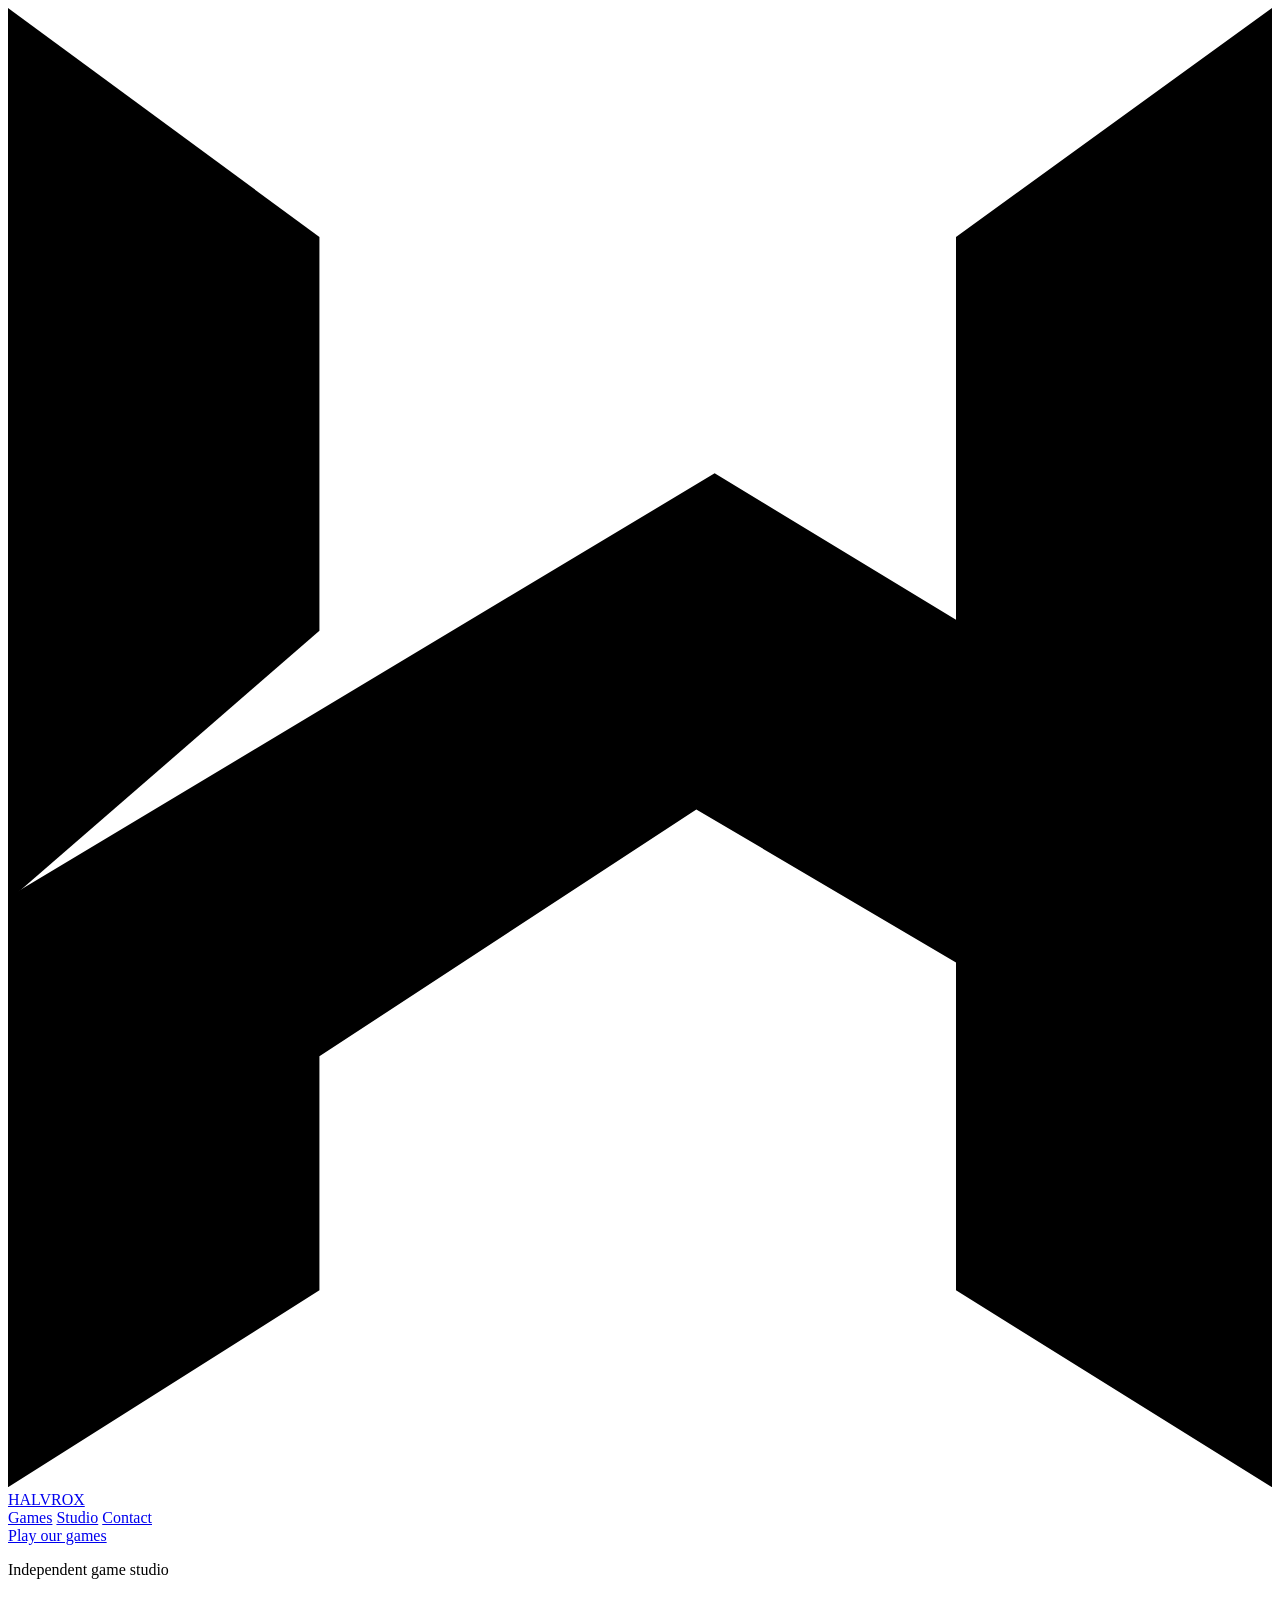
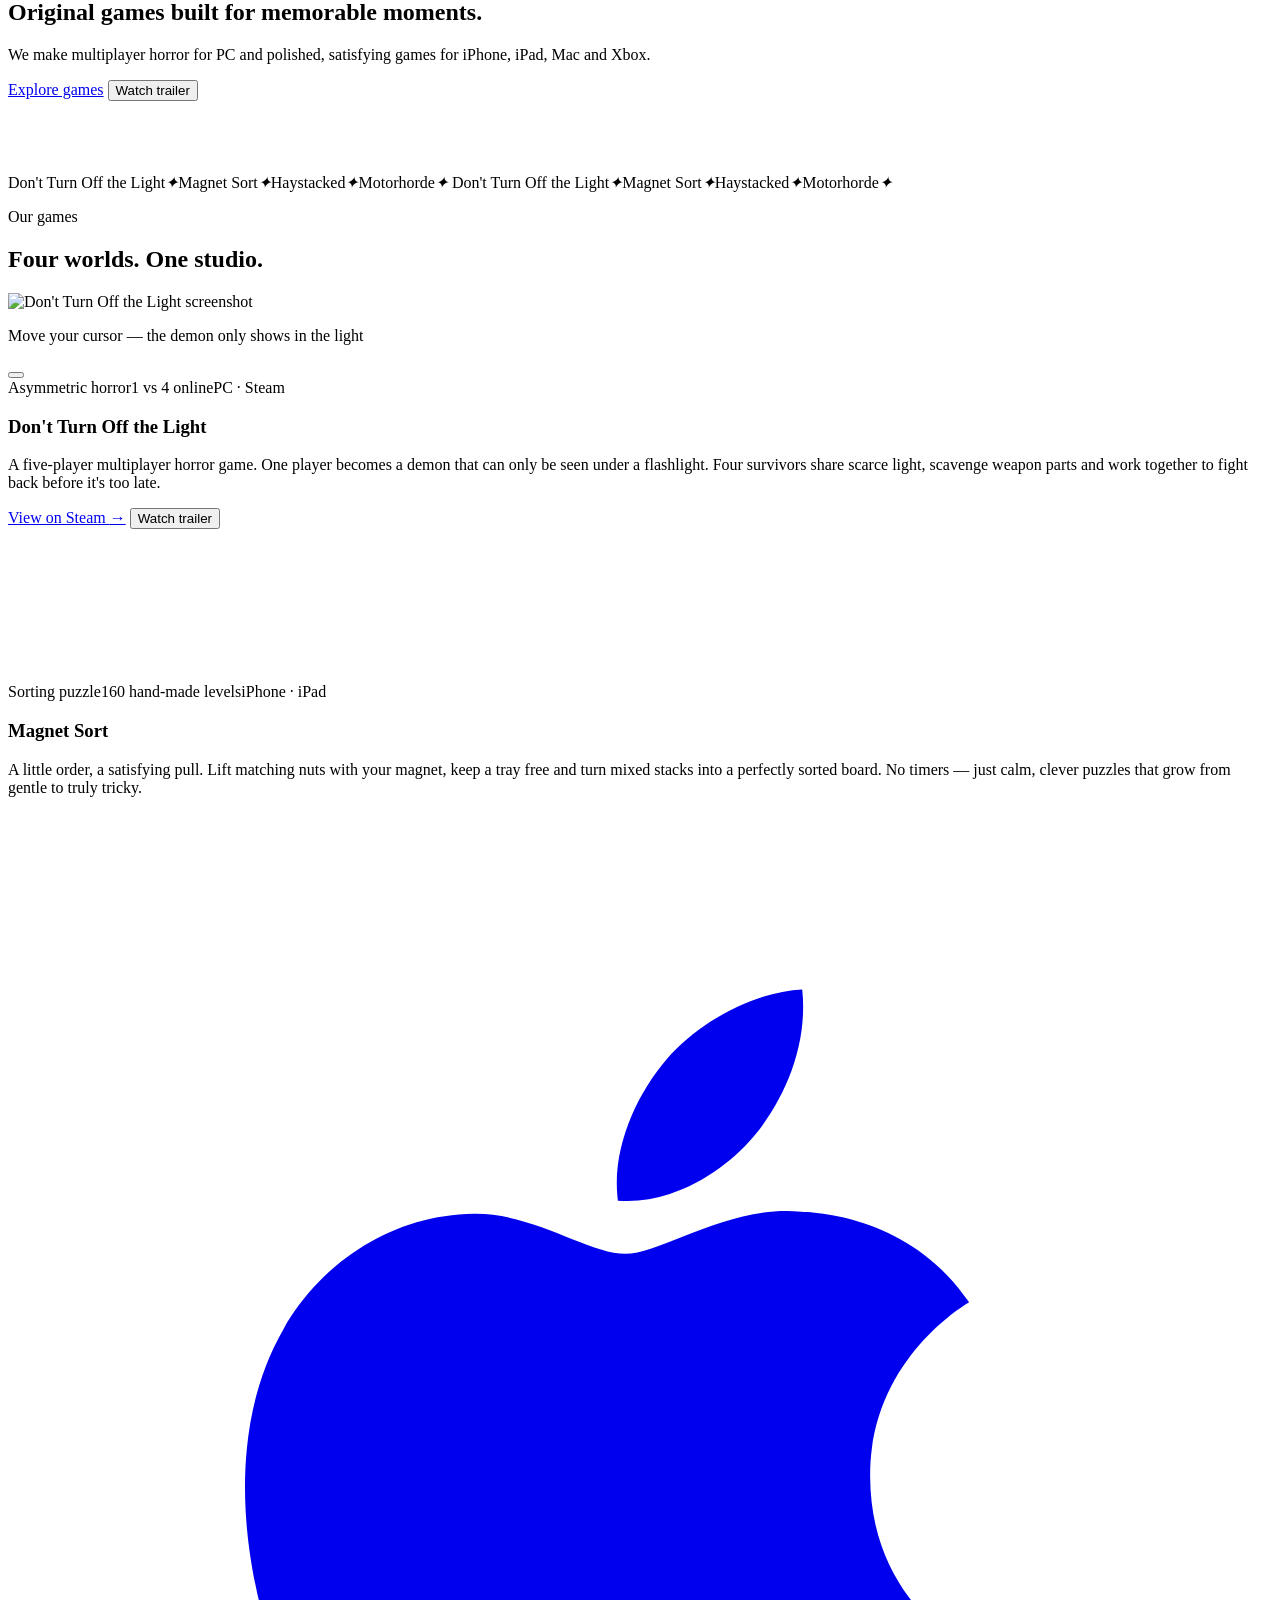
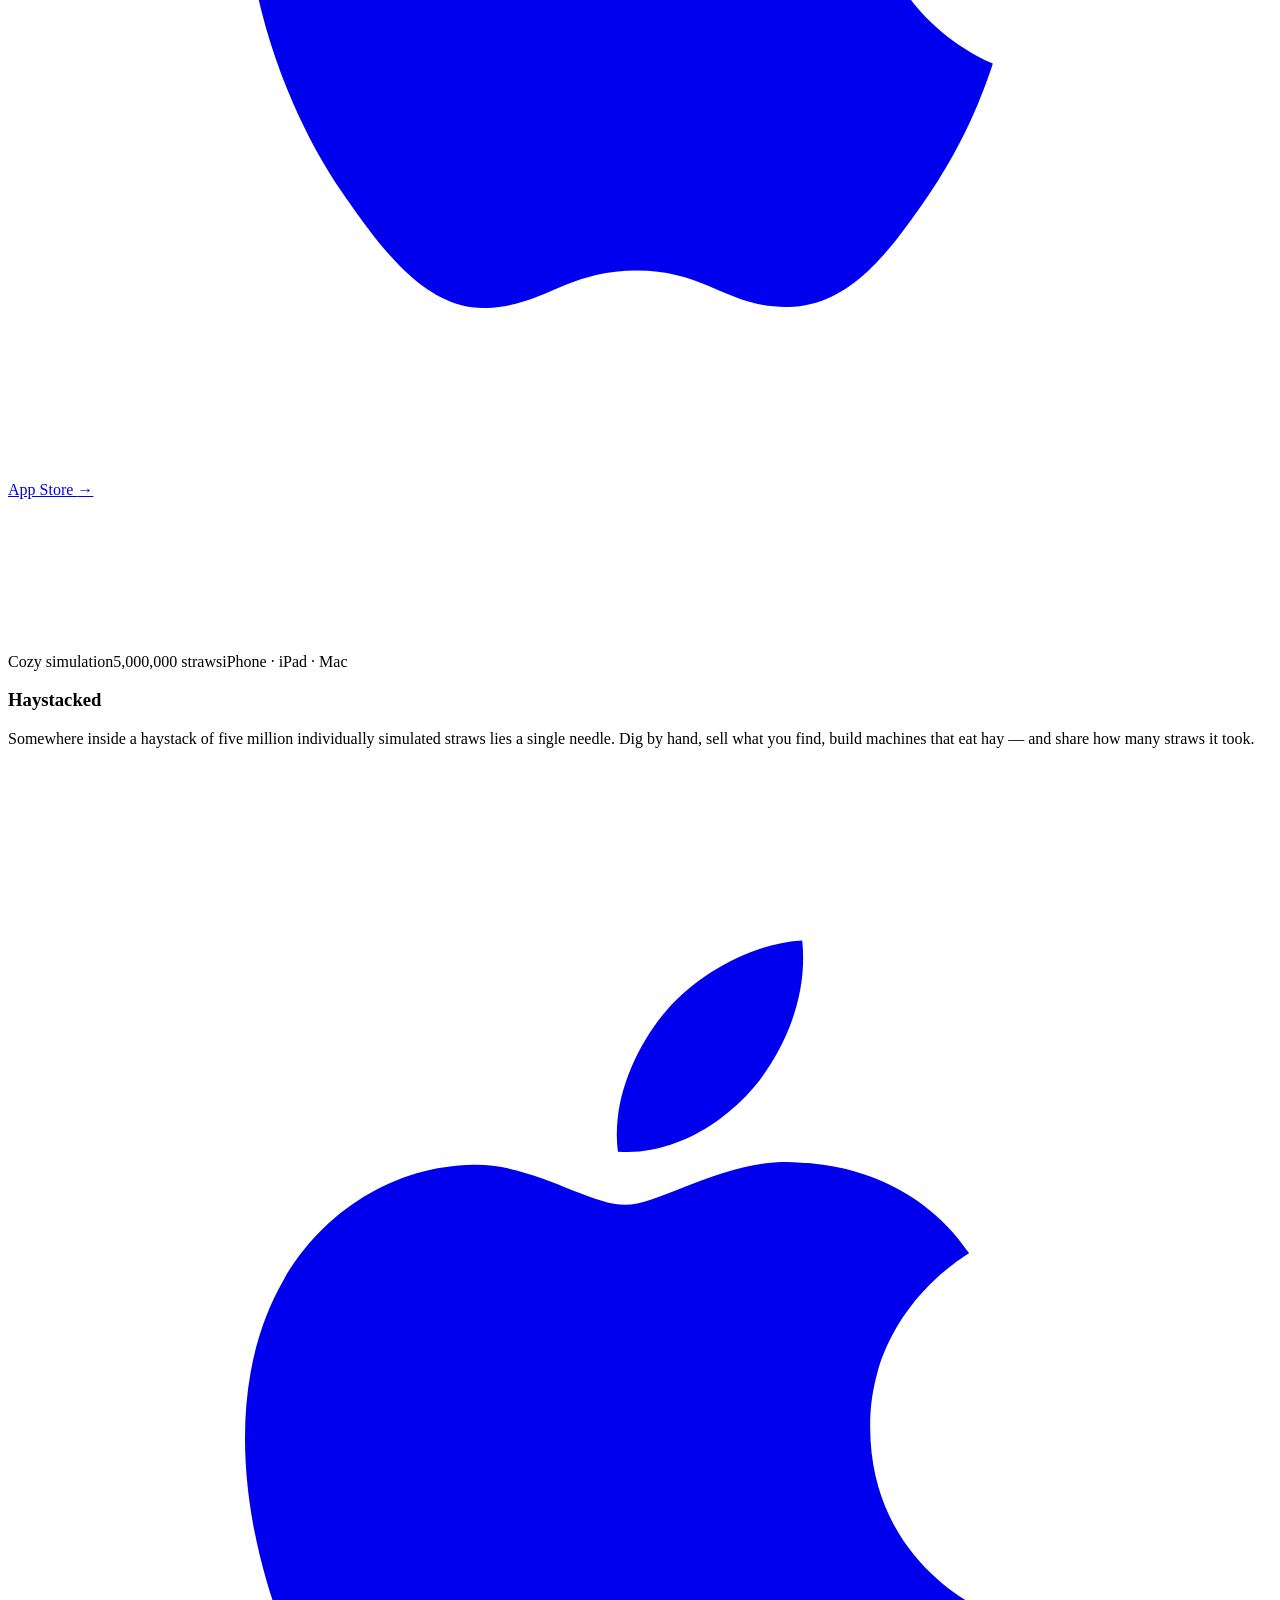
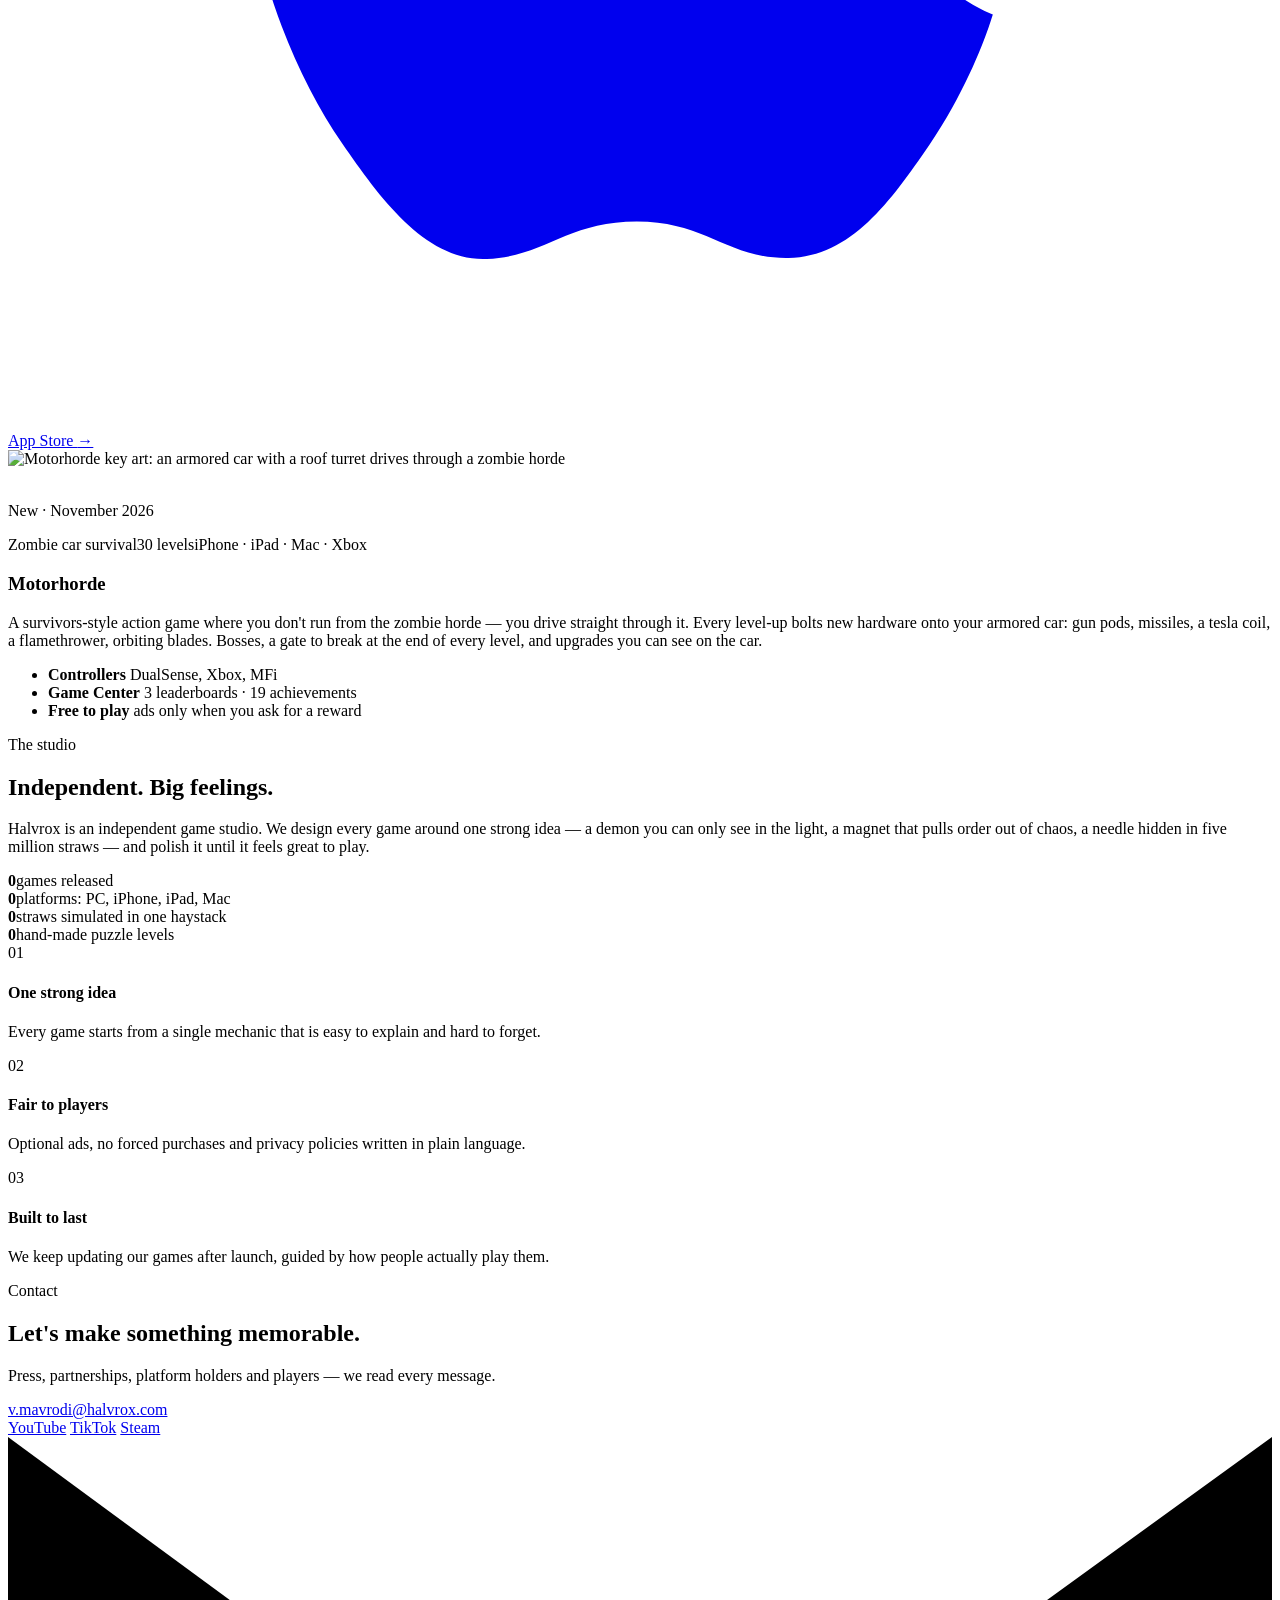
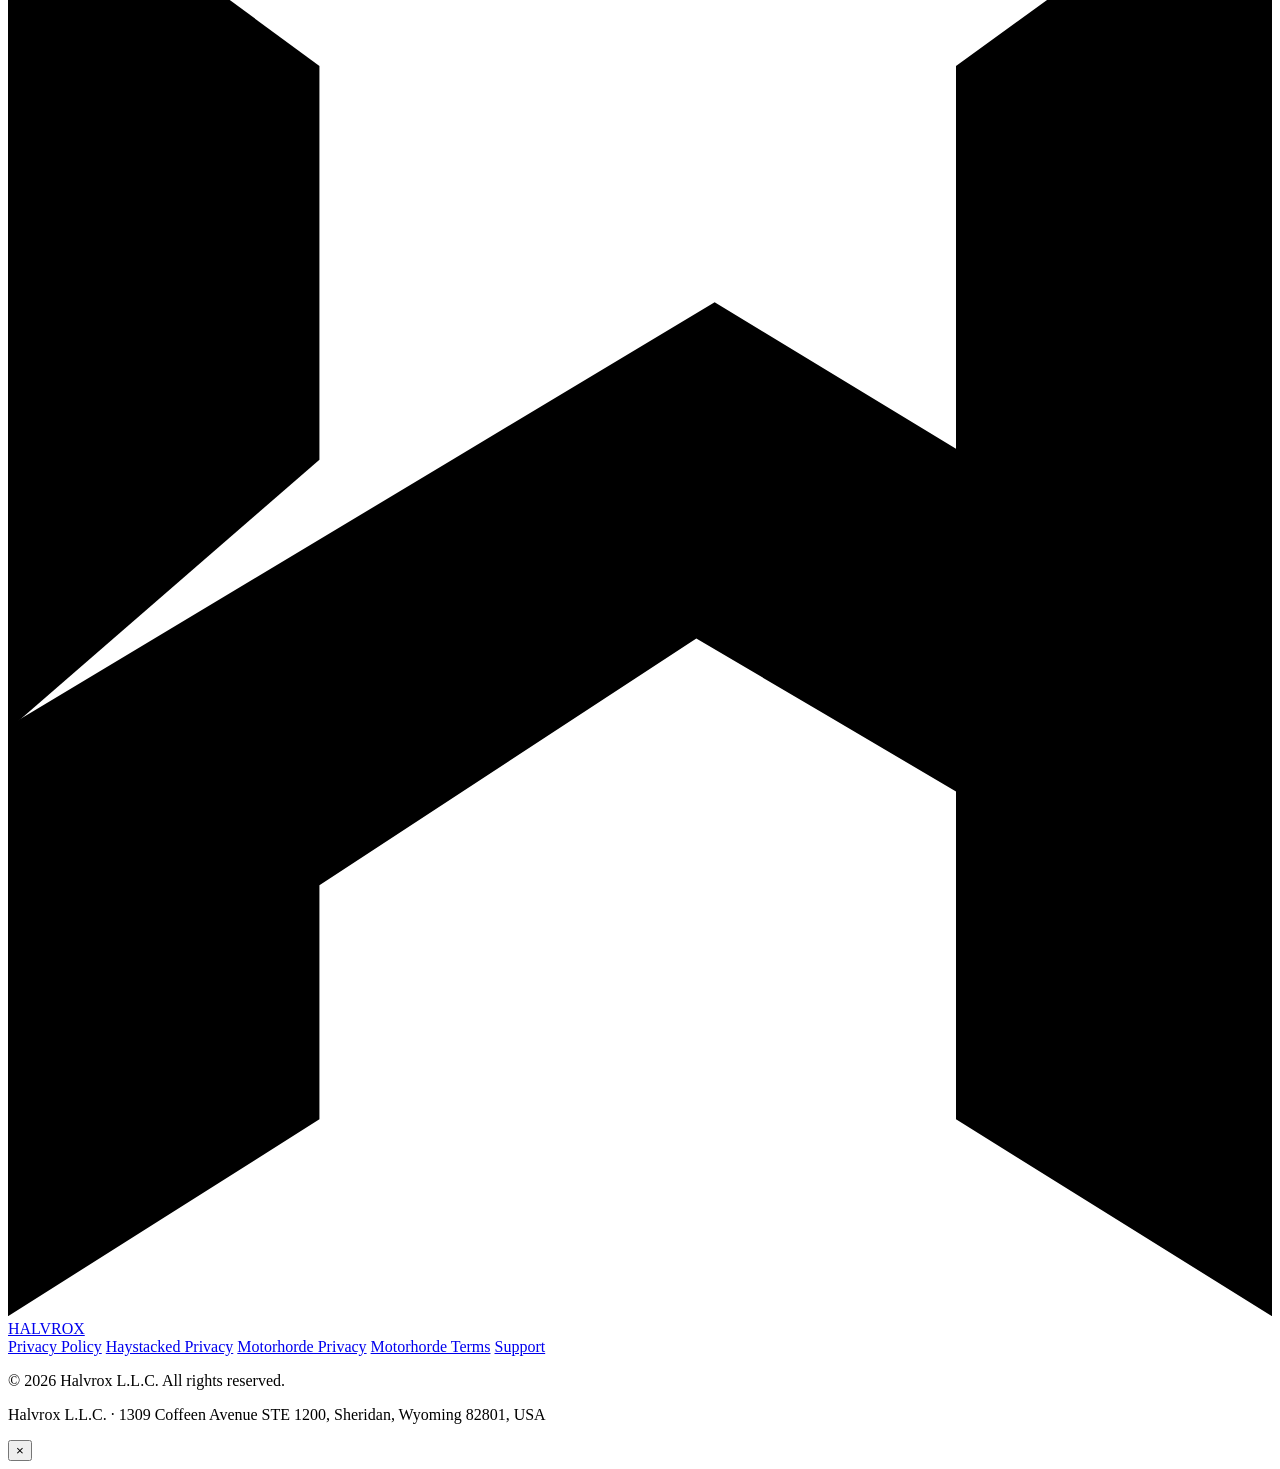
==== index.html @ fb664873 "Add files via upload" ====
<!doctype html>
<html lang="en">
<head>
<meta charset="utf-8">
<meta name="viewport" content="width=device-width, initial-scale=1">
<title>Halvrox — Independent Game Studio</title>
<meta name="description" content="Halvrox is an independent game studio making multiplayer horror for PC and polished games for iPhone, iPad, Mac and Xbox.">
<meta property="og:title" content="Halvrox — Independent Game Studio">
<meta property="og:description" content="Original games built for memorable moments.">
<meta property="og:image" content="https://halvrox.com/assets/img/dtotl-header.jpg">
<meta name="theme-color" content="#f6f3ff">
<link rel="icon" href="/assets/img/favicon.svg" type="image/svg+xml">
<link rel="preconnect" href="https://fonts.googleapis.com">
<link rel="preconnect" href="https://fonts.gstatic.com" crossorigin>
<link href="https://fonts.googleapis.com/css2?family=Unbounded:wght@500;700;800&family=Manrope:wght@400;500;600;700&display=swap" rel="stylesheet">
<link rel="stylesheet" href="/assets/styles.css?v=13">
</head>
<body>
<div class="progress" aria-hidden="true"></div>

<header class="nav" id="top">
  <a class="brand" href="/" aria-label="Halvrox home">
    <svg class="brand-mark" viewBox="0 0 276 323" aria-hidden="true"><path class="bm-top" d="M0 0L68 50V136L0 195Z"/><path class="bm-body" d="M0 194.2L154.3 101.6L207 133.6V50L276 0V323L207 280V208.4L150.3 175L68 228.9V280L0 323Z"/></svg>HALVROX
  </a>
  <nav class="nav-links" aria-label="Main">
    <a href="#games">Games</a>
    <a href="#studio">Studio</a>
    <a href="#contact">Contact</a>
  </nav>
  <a class="btn btn-ink nav-cta" href="#games">Play our games</a>
</header>

<main>
  <!-- HERO -->
  <section class="hero">
    <div class="aurora" aria-hidden="true">
      <span class="blob b1"></span><span class="blob b2"></span><span class="blob b3"></span><span class="blob b4"></span>
    </div>
    <div class="grain" aria-hidden="true"></div>

    <div class="hero-inner">
      <p class="eyebrow reveal">Independent game studio</p>
      <h1 class="hero-title" aria-label="Original games built for memorable moments">
        <span class="line"><span class="word">Original</span> <span class="word">games</span></span>
        <span class="line"><span class="word">built</span> <span class="word">for</span> <span class="word grad">memorable</span></span>
        <span class="line"><span class="word grad">moments.</span></span>
      </h1>
      <p class="hero-sub reveal">We make multiplayer horror for PC and polished, satisfying games for iPhone, iPad, Mac and Xbox.</p>
      <div class="hero-actions reveal">
        <a class="btn btn-grad magnetic" href="#games"><span>Explore games</span></a>
        <button class="btn btn-ghost magnetic" data-trailer="b71-NUoZkto"><span class="play-dot" aria-hidden="true"></span><span>Watch trailer</span></button>
      </div>
    </div>

    <div class="hero-stage" aria-hidden="true">
      <div class="tile t-dtotl" data-depth="0.6"><img src="/assets/img/dtotl-1.jpg" alt=""></div>
      <div class="tile t-ms" data-depth="1.1"><img src="/assets/img/magnet-sort-icon.jpg" alt=""></div>
      <div class="tile t-hs" data-depth="0.9"><img src="/assets/img/haystacked-icon.jpg" alt=""></div>
      <div class="tile t-mh" data-depth="1.4"><img src="/assets/img/motorhorde-keyart.jpg" alt=""></div>
      <span class="spark s1"></span><span class="spark s2"></span><span class="spark s3"></span>
    </div>

    <a class="scroll-hint" href="#games" aria-label="Scroll to games"><span></span></a>
  </section>

  <!-- MARQUEE -->
  <div class="marquee" aria-hidden="true">
    <div class="marquee-track">
      <span>Don't Turn Off the Light</span><i>✦</i><span>Magnet Sort</span><i>✦</i><span>Haystacked</span><i>✦</i><span>Motorhorde</span><i>✦</i>
      <span>Don't Turn Off the Light</span><i>✦</i><span>Magnet Sort</span><i>✦</i><span>Haystacked</span><i>✦</i><span>Motorhorde</span><i>✦</i>
    </div>
  </div>

  <!-- GAMES -->
  <section class="games" id="games">
    <div class="section-head reveal">
      <p class="eyebrow">Our games</p>
      <h2>Four worlds. <span class="grad">One studio.</span></h2>
    </div>

    <!-- Don't Turn Off the Light -->
    <article class="game game-dtotl reveal" id="dont-turn-off-the-light">
      <div class="game-media">
        <div class="flashlight" data-flashlight>
          <img src="/assets/img/dtotl-3.jpg" alt="Don't Turn Off the Light screenshot" loading="lazy">
          <div class="flashlight-mask"></div>
          <p class="flashlight-hint">Move your cursor — the demon only shows in the light</p>
        </div>
        <button class="play-btn" data-trailer="b71-NUoZkto" aria-label="Play the Don't Turn Off the Light trailer"><span></span></button>
      </div>
      <div class="game-copy">
        <div class="chips"><span>Asymmetric horror</span><span>1 vs 4 online</span><span>PC · Steam</span></div>
        <h3>Don't Turn Off the Light</h3>
        <p>A five-player multiplayer horror game. One player becomes a demon that can only be seen under a flashlight. Four survivors share scarce light, scavenge weapon parts and work together to fight back before it's too late.</p>
        <div class="actions">
          <a class="btn btn-light magnetic" href="https://store.steampowered.com/app/4238470/Dont_Turn_Off_the_Light/" target="_blank" rel="noopener">View on Steam <span class="arr">→</span></a>
          <button class="btn btn-outline-light" data-trailer="b71-NUoZkto">Watch trailer</button>
        </div>
      </div>
    </article>

    <!-- Magnet Sort -->
    <article class="game game-ms reveal" id="magnet-sort">
      <div class="game-media tilt">
        <video class="lazy-video" muted loop playsinline preload="none" poster="/assets/img/magnet-sort-poster.jpg">
          <source data-src="/assets/video/magnet-sort.mp4" type="video/mp4">
        </video>
        <img class="app-icon float" src="/assets/img/magnet-sort-icon.jpg" alt="" loading="lazy">
      </div>
      <div class="game-copy">
        <div class="chips"><span>Sorting puzzle</span><span>160 hand-made levels</span><span>iPhone · iPad</span></div>
        <h3>Magnet Sort</h3>
        <p>A little order, a satisfying pull. Lift matching nuts with your magnet, keep a tray free and turn mixed stacks into a perfectly sorted board. No timers — just calm, clever puzzles that grow from gentle to truly tricky.</p>
        <div class="actions">
          <a class="btn btn-ink magnetic" href="https://apps.apple.com/us/app/magnet-sort/id6813802779" target="_blank" rel="noopener"><svg viewBox="0 0 24 24" fill="currentColor" aria-hidden="true"><path d="M16.37 12.6c-.02-2.2 1.8-3.26 1.88-3.31-1.02-1.5-2.62-1.7-3.19-1.72-1.36-.14-2.65.8-3.34.8-.69 0-1.75-.78-2.88-.76-1.48.02-2.85.86-3.61 2.19-1.54 2.67-.39 6.62 1.11 8.79.73 1.06 1.6 2.25 2.75 2.2 1.1-.04 1.52-.71 2.85-.71 1.33 0 1.71.71 2.88.69 1.19-.02 1.94-1.08 2.67-2.14.84-1.23 1.19-2.42 1.21-2.48-.03-.01-2.32-.89-2.33-3.55zM14.17 6.13c.61-.74 1.02-1.76.91-2.78-.88.04-1.94.59-2.57 1.32-.56.65-1.06 1.69-.93 2.69.98.08 1.98-.5 2.59-1.23z"/></svg>App Store <span class="arr">→</span></a>
        </div>
      </div>
    </article>

    <!-- Haystacked -->
    <article class="game game-hs reveal" id="haystacked">
      <div class="game-media tilt">
        <video class="lazy-video" muted loop playsinline preload="none" poster="/assets/img/haystacked-poster.jpg">
          <source data-src="/assets/video/haystacked.mp4" type="video/mp4">
        </video>
        <img class="app-icon float" src="/assets/img/haystacked-icon.jpg" alt="" loading="lazy">
      </div>
      <div class="game-copy">
        <div class="chips"><span>Cozy simulation</span><span>5,000,000 straws</span><span>iPhone · iPad · Mac</span></div>
        <h3>Haystacked</h3>
        <p>Somewhere inside a haystack of five million individually simulated straws lies a single needle. Dig by hand, sell what you find, build machines that eat hay — and share how many straws it took.</p>
        <div class="actions">
          <a class="btn btn-ink magnetic" href="https://apps.apple.com/us/app/haystacked/id6821432720" target="_blank" rel="noopener"><svg viewBox="0 0 24 24" fill="currentColor" aria-hidden="true"><path d="M16.37 12.6c-.02-2.2 1.8-3.26 1.88-3.31-1.02-1.5-2.62-1.7-3.19-1.72-1.36-.14-2.65.8-3.34.8-.69 0-1.75-.78-2.88-.76-1.48.02-2.85.86-3.61 2.19-1.54 2.67-.39 6.62 1.11 8.79.73 1.06 1.6 2.25 2.75 2.2 1.1-.04 1.52-.71 2.85-.71 1.33 0 1.71.71 2.88.69 1.19-.02 1.94-1.08 2.67-2.14.84-1.23 1.19-2.42 1.21-2.48-.03-.01-2.32-.89-2.33-3.55zM14.17 6.13c.61-.74 1.02-1.76.91-2.78-.88.04-1.94.59-2.57 1.32-.56.65-1.06 1.69-.93 2.69.98.08 1.98-.5 2.59-1.23z"/></svg>App Store <span class="arr">→</span></a>
        </div>
      </div>
    </article>

    <!-- Motorhorde -->
    <article class="game game-mh reveal" id="motorhorde">
      <div class="mh-stripes" aria-hidden="true"></div>
      <div class="game-media mh-media">
        <div class="mh-art tilt"><img src="/assets/img/motorhorde-keyart.jpg" alt="Motorhorde key art: an armored car with a roof turret drives through a zombie horde" loading="lazy"></div>
        <div class="mh-shots" aria-hidden="true">
          <img src="/assets/img/motorhorde-shot-1.jpg" alt="" loading="lazy">
          <img src="/assets/img/motorhorde-shot-2.jpg" alt="" loading="lazy">
          <img src="/assets/img/motorhorde-shot-3.jpg" alt="" loading="lazy">
        </div>
      </div>
      <div class="game-copy">
        <p class="badge"><span class="pulse"></span>New · November 2026</p>
        <div class="chips"><span>Zombie car survival</span><span>30 levels</span><span>iPhone · iPad · Mac · Xbox</span></div>
        <h3 class="mh-title">Motorhorde</h3>
        <p>A survivors-style action game where you don't run from the zombie horde — you drive straight through it. Every level-up bolts new hardware onto your armored car: gun pods, missiles, a tesla coil, a flamethrower, orbiting blades. Bosses, a gate to break at the end of every level, and upgrades you can see on the car.</p>
        <ul class="mh-facts">
          <li><b>Controllers</b> DualSense, Xbox, MFi</li>
          <li><b>Game Center</b> 3 leaderboards · 19 achievements</li>
          <li><b>Free to play</b> ads only when you ask for a reward</li>
        </ul>
      </div>
    </article>
  </section>

  <!-- STUDIO -->
  <section class="studio" id="studio">
    <div class="studio-grid">
      <div class="reveal">
        <p class="eyebrow">The studio</p>
        <h2>Independent. <span class="grad">Big feelings.</span></h2>
        <p class="lead">Halvrox is an independent game studio. We design every game around one strong idea — a demon you can only see in the light, a magnet that pulls order out of chaos, a needle hidden in five million straws — and polish it until it feels great to play.</p>
      </div>
      <div class="stats">
        <div class="stat reveal"><b data-count="3">0</b><span>games released</span></div>
        <div class="stat reveal"><b data-count="4">0</b><span>platforms: PC, iPhone, iPad, Mac</span></div>
        <div class="stat reveal"><b data-count="5000000" data-format="short">0</b><span>straws simulated in one haystack</span></div>
        <div class="stat reveal"><b data-count="160">0</b><span>hand-made puzzle levels</span></div>
      </div>
    </div>
    <div class="pillars">
      <div class="pillar reveal"><span class="pi">01</span><h4>One strong idea</h4><p>Every game starts from a single mechanic that is easy to explain and hard to forget.</p></div>
      <div class="pillar reveal"><span class="pi">02</span><h4>Fair to players</h4><p>Optional ads, no forced purchases and privacy policies written in plain language.</p></div>
      <div class="pillar reveal"><span class="pi">03</span><h4>Built to last</h4><p>We keep updating our games after launch, guided by how people actually play them.</p></div>
    </div>
  </section>

  <!-- CONTACT -->
  <section class="contact" id="contact">
    <div class="contact-card reveal">
      <div class="aurora small" aria-hidden="true"><span class="blob b1"></span><span class="blob b2"></span><span class="blob b3"></span></div>
      <p class="eyebrow">Contact</p>
      <h2>Let's make something <span class="grad">memorable.</span></h2>
      <p>Press, partnerships, platform holders and players — we read every message.</p>
      <a class="mail magnetic" href="mailto:v.mavrodi@halvrox.com">v.mavrodi@halvrox.com</a>
      <div class="socials">
        <a href="https://www.youtube.com/@HalvroxLLC" target="_blank" rel="noopener">YouTube</a>
        <a href="https://www.tiktok.com/@halvrox" target="_blank" rel="noopener">TikTok</a>
        <a href="https://store.steampowered.com/app/4238470/Dont_Turn_Off_the_Light/" target="_blank" rel="noopener">Steam</a>
      </div>
    </div>
  </section>
</main>

<footer class="footer">
  <div class="footer-top">
    <a class="brand" href="/"><svg class="brand-mark" viewBox="0 0 276 323" aria-hidden="true"><path class="bm-top" d="M0 0L68 50V136L0 195Z"/><path class="bm-body" d="M0 194.2L154.3 101.6L207 133.6V50L276 0V323L207 280V208.4L150.3 175L68 228.9V280L0 323Z"/></svg>HALVROX</a>
    <nav class="legal" aria-label="Legal">
      <a href="/privacy-policy">Privacy Policy</a>
      <a href="/haystacked-privacy-policy">Haystacked Privacy</a>
      <a href="/privacy">Motorhorde Privacy</a>
      <a href="/terms">Motorhorde Terms</a>
      <a href="/support">Support</a>
    </nav>
  </div>
  <div class="footer-bottom">
    <p>© 2026 Halvrox L.L.C. All rights reserved.</p>
    <p>Halvrox L.L.C. · 1309 Coffeen Avenue STE 1200, Sheridan, Wyoming 82801, USA</p>
  </div>
</footer>

<div class="modal" id="trailer" aria-hidden="true" role="dialog" aria-label="Trailer">
  <div class="modal-backdrop" data-close></div>
  <div class="modal-box">
    <button class="modal-close" data-close aria-label="Close">×</button>
    <div class="modal-frame"></div>
  </div>
</div>

<script src="/assets/main.js?v=13" defer></script>
</body>
</html>
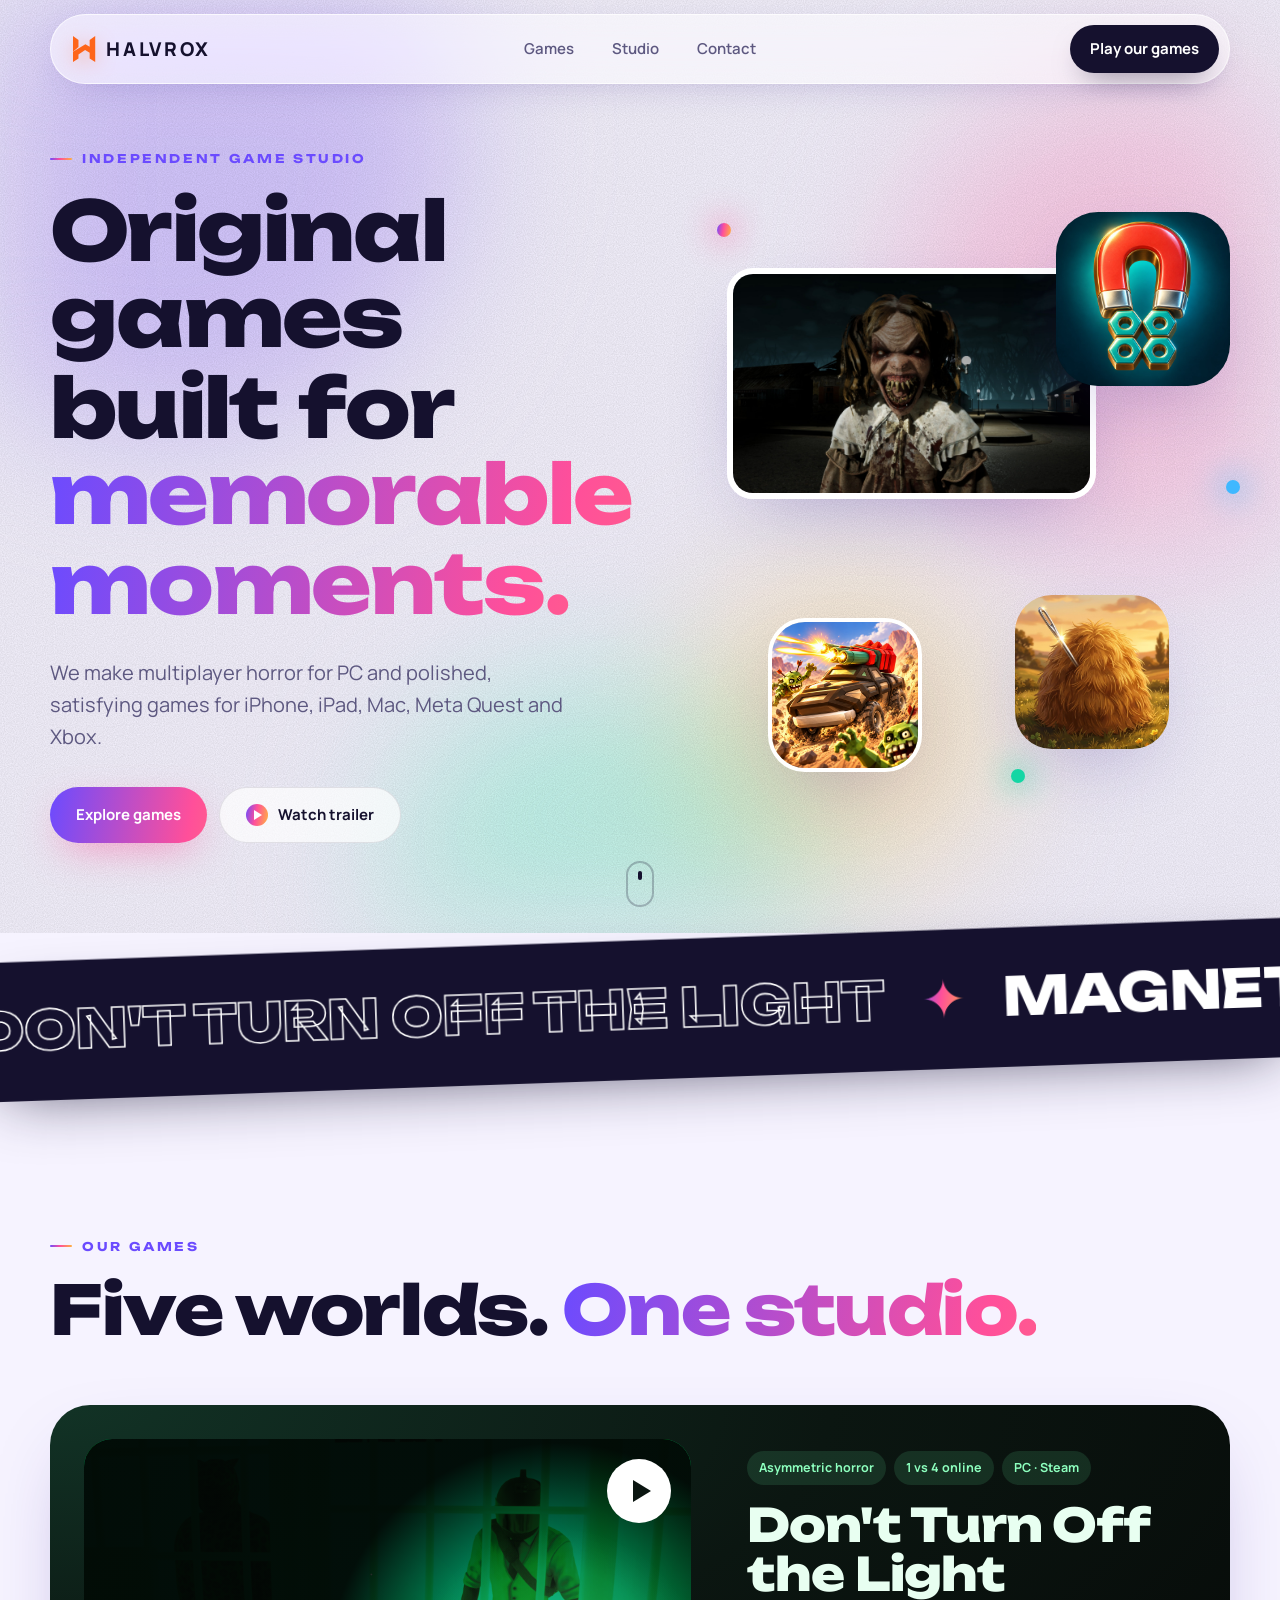
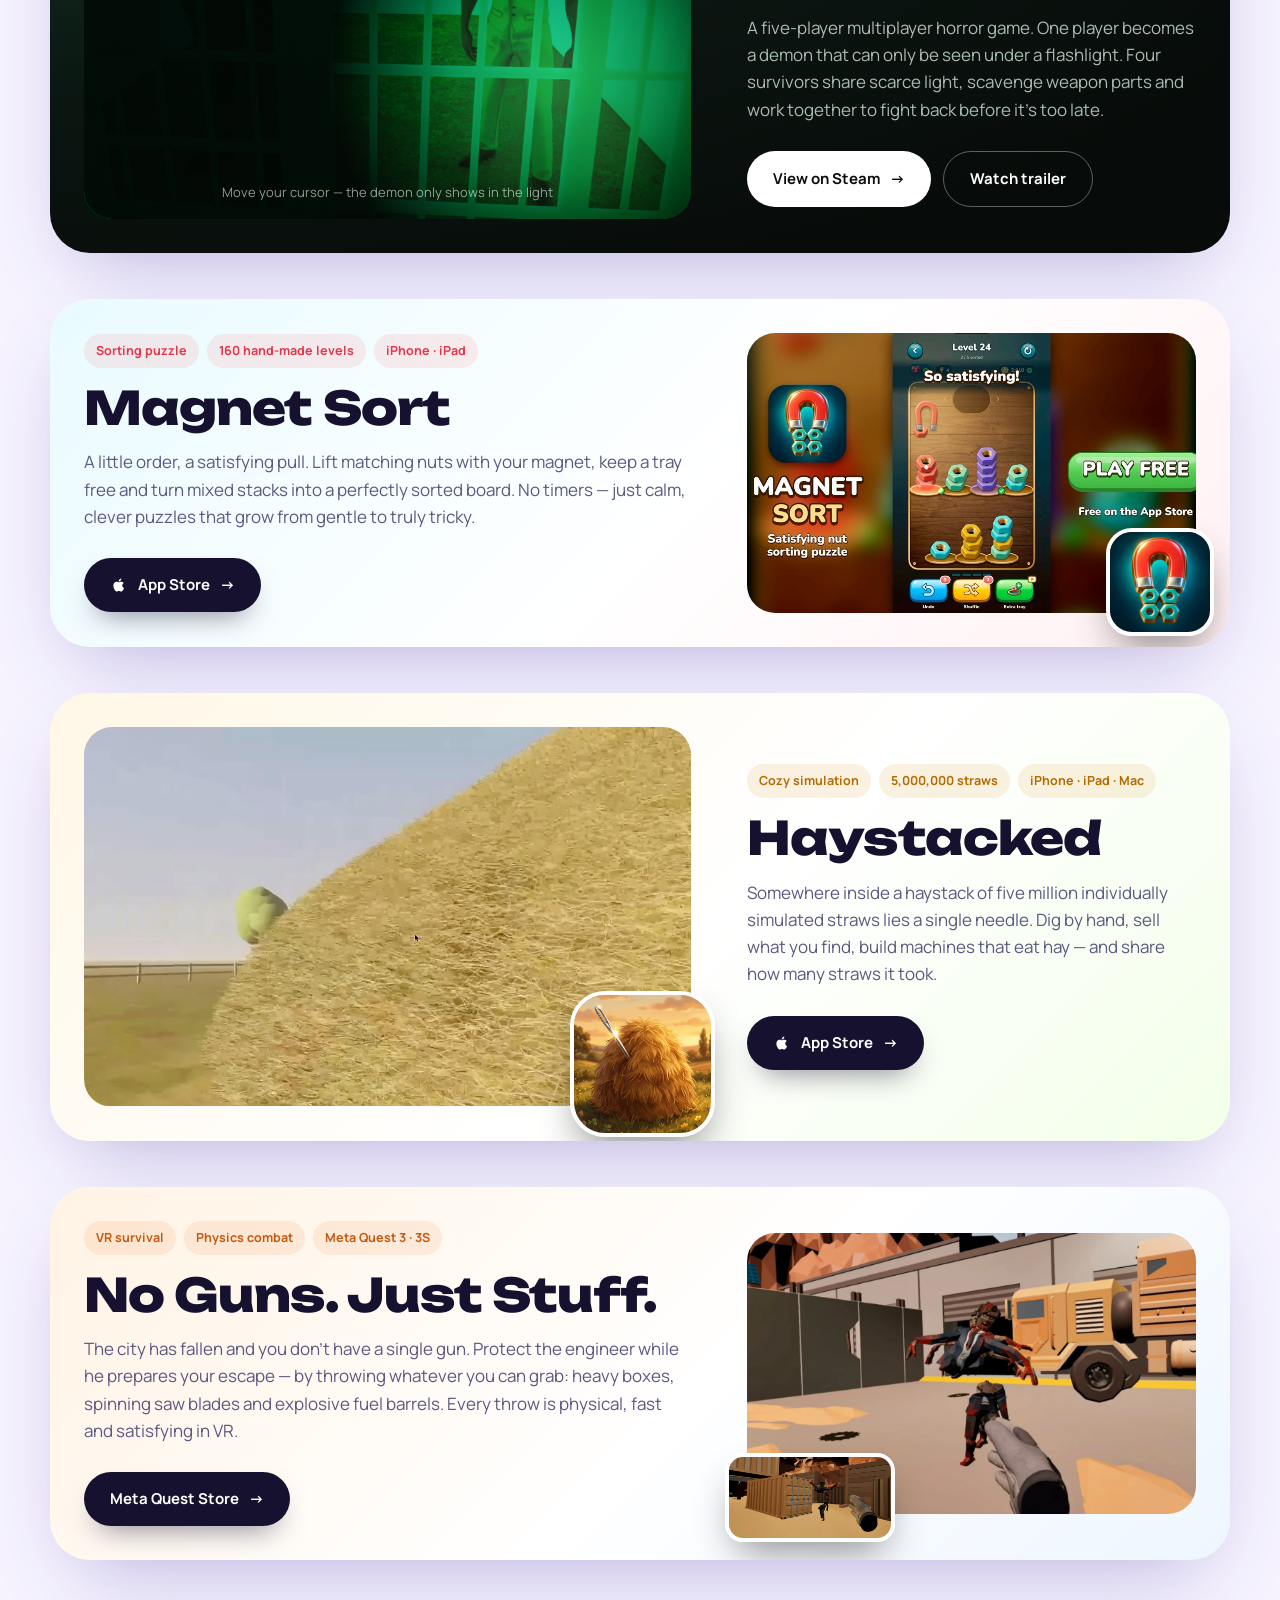
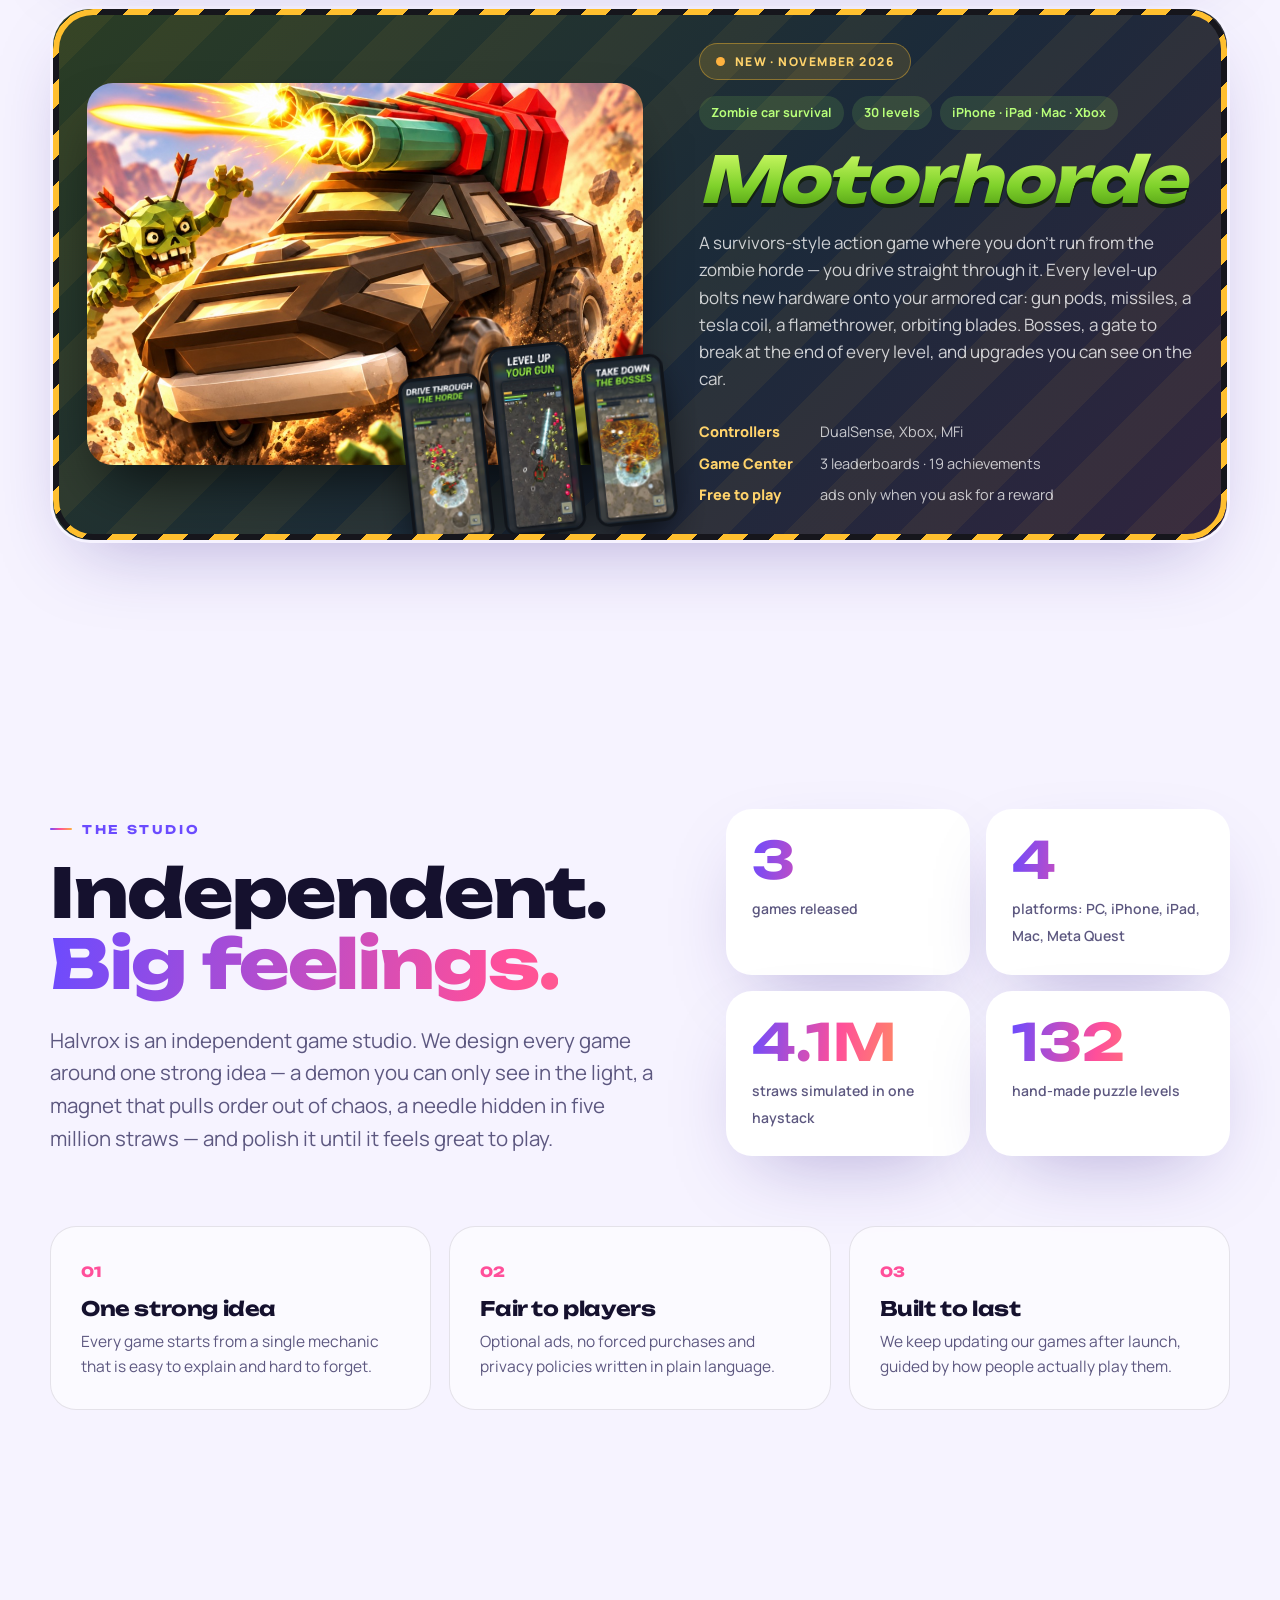
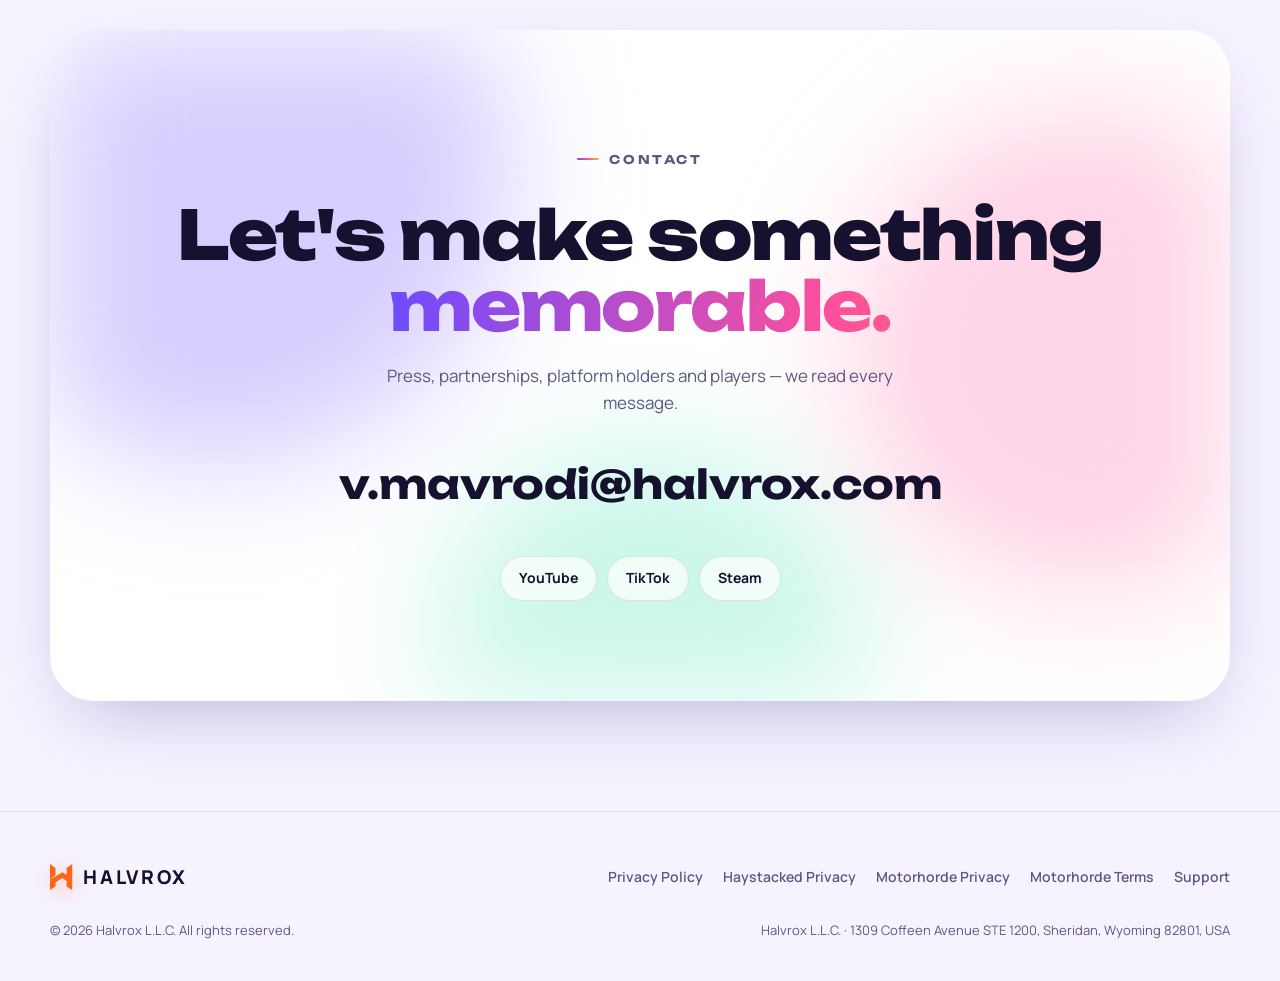
==== commit f0dc2f7f: "Add files via upload" ====
--- a/index.html
+++ b/index.html
@@ -4,7 +4,7 @@
 <meta charset="utf-8">
 <meta name="viewport" content="width=device-width, initial-scale=1">
 <title>Halvrox — Independent Game Studio</title>
-<meta name="description" content="Halvrox is an independent game studio making multiplayer horror for PC and polished games for iPhone, iPad, Mac and Xbox.">
+<meta name="description" content="Halvrox is an independent game studio making multiplayer horror for PC and polished games for iPhone, iPad, Mac, Xbox and Meta Quest.">
 <meta property="og:title" content="Halvrox — Independent Game Studio">
 <meta property="og:description" content="Original games built for memorable moments.">
 <meta property="og:image" content="https://halvrox.com/assets/img/dtotl-header.jpg">
@@ -13,7 +13,7 @@
 <link rel="preconnect" href="https://fonts.googleapis.com">
 <link rel="preconnect" href="https://fonts.gstatic.com" crossorigin>
 <link href="https://fonts.googleapis.com/css2?family=Unbounded:wght@500;700;800&family=Manrope:wght@400;500;600;700&display=swap" rel="stylesheet">
-<link rel="stylesheet" href="/assets/styles.css?v=13">
+<link rel="stylesheet" href="/assets/styles.css?v=14">
 </head>
 <body>
 <div class="progress" aria-hidden="true"></div>
@@ -45,7 +45,7 @@
         <span class="line"><span class="word">built</span> <span class="word">for</span> <span class="word grad">memorable</span></span>
         <span class="line"><span class="word grad">moments.</span></span>
       </h1>
-      <p class="hero-sub reveal">We make multiplayer horror for PC and polished, satisfying games for iPhone, iPad, Mac and Xbox.</p>
+      <p class="hero-sub reveal">We make multiplayer horror for PC and polished, satisfying games for iPhone, iPad, Mac, Meta Quest and Xbox.</p>
       <div class="hero-actions reveal">
         <a class="btn btn-grad magnetic" href="#games"><span>Explore games</span></a>
         <button class="btn btn-ghost magnetic" data-trailer="b71-NUoZkto"><span class="play-dot" aria-hidden="true"></span><span>Watch trailer</span></button>
@@ -66,8 +66,8 @@
   <!-- MARQUEE -->
   <div class="marquee" aria-hidden="true">
     <div class="marquee-track">
-      <span>Don't Turn Off the Light</span><i>✦</i><span>Magnet Sort</span><i>✦</i><span>Haystacked</span><i>✦</i><span>Motorhorde</span><i>✦</i>
-      <span>Don't Turn Off the Light</span><i>✦</i><span>Magnet Sort</span><i>✦</i><span>Haystacked</span><i>✦</i><span>Motorhorde</span><i>✦</i>
+      <span>Don't Turn Off the Light</span><i>✦</i><span>Magnet Sort</span><i>✦</i><span>Haystacked</span><i>✦</i><span>No Guns. Just Stuff.</span><i>✦</i><span>Motorhorde</span><i>✦</i>
+      <span>Don't Turn Off the Light</span><i>✦</i><span>Magnet Sort</span><i>✦</i><span>Haystacked</span><i>✦</i><span>No Guns. Just Stuff.</span><i>✦</i><span>Motorhorde</span><i>✦</i>
     </div>
   </div>
 
@@ -75,7 +75,7 @@
   <section class="games" id="games">
     <div class="section-head reveal">
       <p class="eyebrow">Our games</p>
-      <h2>Four worlds. <span class="grad">One studio.</span></h2>
+      <h2>Five worlds. <span class="grad">One studio.</span></h2>
     </div>
 
     <!-- Don't Turn Off the Light -->
@@ -131,6 +131,22 @@
         <p>Somewhere inside a haystack of five million individually simulated straws lies a single needle. Dig by hand, sell what you find, build machines that eat hay — and share how many straws it took.</p>
         <div class="actions">
           <a class="btn btn-ink magnetic" href="https://apps.apple.com/us/app/haystacked/id6821432720" target="_blank" rel="noopener"><svg viewBox="0 0 24 24" fill="currentColor" aria-hidden="true"><path d="M16.37 12.6c-.02-2.2 1.8-3.26 1.88-3.31-1.02-1.5-2.62-1.7-3.19-1.72-1.36-.14-2.65.8-3.34.8-.69 0-1.75-.78-2.88-.76-1.48.02-2.85.86-3.61 2.19-1.54 2.67-.39 6.62 1.11 8.79.73 1.06 1.6 2.25 2.75 2.2 1.1-.04 1.52-.71 2.85-.71 1.33 0 1.71.71 2.88.69 1.19-.02 1.94-1.08 2.67-2.14.84-1.23 1.19-2.42 1.21-2.48-.03-.01-2.32-.89-2.33-3.55zM14.17 6.13c.61-.74 1.02-1.76.91-2.78-.88.04-1.94.59-2.57 1.32-.56.65-1.06 1.69-.93 2.69.98.08 1.98-.5 2.59-1.23z"/></svg>App Store <span class="arr">→</span></a>
+        </div>
+      </div>
+    </article>
+
+    <!-- No Guns. Just Stuff. -->
+    <article class="game game-ngjs reveal" id="no-guns-just-stuff">
+      <div class="game-media tilt">
+        <img class="ngjs-shot" src="/assets/img/ngjs-1.jpg" alt="No Guns. Just Stuff. gameplay: a zombie flying back after a throw in VR" loading="lazy">
+        <img class="ngjs-inset float" src="/assets/img/ngjs-2.jpg" alt="" loading="lazy">
+      </div>
+      <div class="game-copy">
+        <div class="chips"><span>VR survival</span><span>Physics combat</span><span>Meta Quest 3 · 3S</span></div>
+        <h3>No Guns. Just Stuff.</h3>
+        <p>The city has fallen and you don't have a single gun. Protect the engineer while he prepares your escape — by throwing whatever you can grab: heavy boxes, spinning saw blades and explosive fuel barrels. Every throw is physical, fast and satisfying in VR.</p>
+        <div class="actions">
+          <a class="btn btn-ink magnetic" href="https://www.meta.com/experiences/no-guns-just-stuff/26173899755584598/" target="_blank" rel="noopener">Meta Quest Store <span class="arr">→</span></a>
         </div>
       </div>
     </article>
@@ -169,8 +185,8 @@
         <p class="lead">Halvrox is an independent game studio. We design every game around one strong idea — a demon you can only see in the light, a magnet that pulls order out of chaos, a needle hidden in five million straws — and polish it until it feels great to play.</p>
       </div>
       <div class="stats">
-        <div class="stat reveal"><b data-count="3">0</b><span>games released</span></div>
-        <div class="stat reveal"><b data-count="4">0</b><span>platforms: PC, iPhone, iPad, Mac</span></div>
+        <div class="stat reveal"><b data-count="4">0</b><span>games released</span></div>
+        <div class="stat reveal"><b data-count="5">0</b><span>platforms: PC, iPhone, iPad, Mac, Meta Quest</span></div>
         <div class="stat reveal"><b data-count="5000000" data-format="short">0</b><span>straws simulated in one haystack</span></div>
         <div class="stat reveal"><b data-count="160">0</b><span>hand-made puzzle levels</span></div>
       </div>
@@ -224,6 +240,6 @@
   </div>
 </div>
 
-<script src="/assets/main.js?v=13" defer></script>
+<script src="/assets/main.js?v=14" defer></script>
 </body>
 </html>
--- a/assets/styles.css
+++ b/assets/styles.css
@@ -0,0 +1,262 @@
+:root{
+  --bg:#f6f3ff;
+  --bg2:#ffffff;
+  --ink:#15112e;
+  --muted:#5d5880;
+  --line:rgba(21,17,46,.1);
+  --violet:#6b4bff;
+  --pink:#ff4f9a;
+  --mint:#14d6a4;
+  --amber:#ffb23f;
+  --sky:#3fb8ff;
+  --orange:#fe6519;
+  --grad:linear-gradient(100deg,var(--violet) 0%,var(--pink) 45%,var(--amber) 100%);
+  --radius:28px;
+  --shadow:0 30px 80px -30px rgba(52,30,140,.35);
+  --ease:cubic-bezier(.2,.8,.2,1);
+  --display:"Unbounded",system-ui,sans-serif;
+  --body:"Manrope",system-ui,-apple-system,"Segoe UI",sans-serif;
+  color-scheme:light;
+}
+*{box-sizing:border-box;margin:0;padding:0}
+html{scroll-behavior:smooth;-webkit-text-size-adjust:100%}
+body{background:var(--bg);color:var(--ink);font-family:var(--body);font-size:17px;line-height:1.6;overflow-x:hidden;-webkit-font-smoothing:antialiased}
+img,video{display:block;max-width:100%}
+a{color:inherit}
+button{font:inherit;color:inherit;background:none;border:0;cursor:pointer}
+::selection{background:var(--violet);color:#fff}
+
+.grad{background:var(--grad);-webkit-background-clip:text;background-clip:text;color:transparent;background-size:200% 100%;animation:shine 6s ease-in-out infinite}
+@keyframes shine{0%,100%{background-position:0% 50%}50%{background-position:100% 50%}}
+
+.eyebrow{font-family:var(--display);font-size:12px;font-weight:700;letter-spacing:.22em;text-transform:uppercase;color:var(--violet);margin-bottom:18px;display:inline-flex;align-items:center;gap:10px}
+.eyebrow::before{content:"";width:22px;height:2px;border-radius:2px;background:var(--grad)}
+
+h1,h2,h3,h4{font-family:var(--display);line-height:1.05;letter-spacing:-.02em}
+h2{font-size:clamp(34px,5.4vw,68px);font-weight:800}
+
+/* progress bar */
+.progress{position:fixed;top:0;left:0;height:3px;width:100%;transform-origin:0 50%;transform:scaleX(0);background:var(--grad);z-index:60}
+
+/* buttons */
+.btn{display:inline-flex;align-items:center;gap:10px;padding:15px 26px;border-radius:999px;font-weight:700;font-size:15px;text-decoration:none;transition:transform .35s var(--ease),box-shadow .35s var(--ease),background .3s;will-change:transform;white-space:nowrap}
+.btn .arr{transition:transform .3s var(--ease)}
+.btn:hover .arr{transform:translateX(4px)}
+.btn-grad{background:var(--grad);background-size:200% 100%;color:#fff;box-shadow:0 14px 40px -12px rgba(255,79,154,.6);animation:shine 6s ease-in-out infinite}
+.btn-ink{background:var(--ink);color:#fff;box-shadow:0 14px 30px -14px rgba(21,17,46,.6)}
+.btn-ghost{background:rgba(255,255,255,.7);backdrop-filter:blur(10px);-webkit-backdrop-filter:blur(10px);border:1px solid var(--line)}
+.btn-light{background:#fff;color:#0b0f0c}
+.btn-outline-light{border:1px solid rgba(255,255,255,.35);color:#fff}
+.btn-outline-light:hover{background:rgba(255,255,255,.1)}
+.btn svg{width:18px;height:18px;flex:none}
+.play-dot{width:22px;height:22px;border-radius:50%;background:var(--grad);position:relative;flex:none}
+.play-dot::after{content:"";position:absolute;left:8px;top:6px;border-left:8px solid #fff;border-top:5px solid transparent;border-bottom:5px solid transparent}
+
+/* nav */
+.nav{position:fixed;top:14px;left:50%;transform:translateX(-50%);width:min(1180px,calc(100% - 28px));display:flex;align-items:center;justify-content:space-between;gap:20px;padding:10px 10px 10px 22px;border-radius:999px;z-index:50;background:rgba(255,255,255,.55);backdrop-filter:blur(18px) saturate(1.4);-webkit-backdrop-filter:blur(18px) saturate(1.4);border:1px solid rgba(255,255,255,.7);box-shadow:0 10px 40px -20px rgba(52,30,140,.35);transition:transform .5s var(--ease),background .3s}
+.nav.hide{transform:translate(-50%,-130%)}
+.brand{display:inline-flex;align-items:center;gap:11px;font-family:var(--body);font-weight:800;font-size:19px;letter-spacing:.14em;text-decoration:none}
+.brand-mark{width:auto;height:26px;fill:var(--orange);overflow:visible;flex:none;filter:drop-shadow(0 4px 10px rgba(254,101,25,.35))}
+.brand-mark path{transition:transform .5s var(--ease)}
+.brand:hover .bm-top{transform:translate(-30px,-44px)}
+.brand:hover .bm-body{transform:translate(10px,14px)}
+.brand-mark .bm-top{animation:bmTop 1.1s var(--ease) .2s backwards}
+@keyframes bmTop{from{transform:translate(-40px,-60px);opacity:0}to{transform:none;opacity:1}}
+@keyframes spin{to{transform:rotate(360deg)}}
+.nav-links{display:flex;gap:6px}
+.nav-links a{padding:9px 16px;border-radius:999px;text-decoration:none;font-weight:600;font-size:15px;color:var(--muted);transition:background .25s,color .25s}
+.nav-links a:hover{background:rgba(107,75,255,.1);color:var(--ink)}
+.nav-cta{padding:12px 20px}
+
+/* hero */
+.hero{position:relative;min-height:100svh;display:grid;grid-template-columns:1.1fr .9fr;align-items:center;gap:40px;padding:140px max(28px,calc((100vw - 1180px)/2)) 90px;overflow:hidden;isolation:isolate}
+.aurora{position:absolute;inset:0;z-index:-2;overflow:hidden;filter:blur(70px) saturate(1.2)}
+.blob{position:absolute;border-radius:50%;opacity:.55;mix-blend-mode:multiply}
+.b1{width:46vw;height:46vw;left:-10vw;top:-12vw;background:#b7a6ff;animation:drift1 18s ease-in-out infinite}
+.b2{width:38vw;height:38vw;right:-8vw;top:6vw;background:#ffb3d4;animation:drift2 22s ease-in-out infinite}
+.b3{width:34vw;height:34vw;left:30vw;bottom:-14vw;background:#9ff0d8;animation:drift3 20s ease-in-out infinite}
+.b4{width:24vw;height:24vw;right:22vw;bottom:4vw;background:#ffe0a3;animation:drift1 26s ease-in-out infinite reverse}
+@keyframes drift1{0%,100%{transform:translate(0,0) scale(1)}50%{transform:translate(8vw,6vw) scale(1.15)}}
+@keyframes drift2{0%,100%{transform:translate(0,0) scale(1)}50%{transform:translate(-10vw,8vw) scale(.9)}}
+@keyframes drift3{0%,100%{transform:translate(0,0) scale(1)}50%{transform:translate(-6vw,-8vw) scale(1.1)}}
+.grain{position:absolute;inset:0;z-index:-1;opacity:.25;pointer-events:none;background-image:url("data:image/svg+xml,%3Csvg xmlns='http://www.w3.org/2000/svg' width='160' height='160'%3E%3Cfilter id='n'%3E%3CfeTurbulence type='fractalNoise' baseFrequency='.9' numOctaves='2' stitchTiles='stitch'/%3E%3CfeColorMatrix values='0 0 0 0 0 0 0 0 0 0 0 0 0 0 0 0 0 0 .5 0'/%3E%3C/filter%3E%3Crect width='100%25' height='100%25' filter='url(%23n)'/%3E%3C/svg%3E")}
+.hero-title{font-size:clamp(42px,min(6.4vw,9.5vh),92px);font-weight:800;margin-bottom:26px}
+.hero-title .line{display:block;overflow:hidden;padding-bottom:.06em}
+.hero-title .word{display:inline-block;animation:wordUp .9s var(--ease) both}
+@keyframes wordUp{from{transform:translateY(110%)}to{transform:none}}
+.hero .reveal{opacity:1;transform:none;animation:fadeUp .9s var(--ease) both}
+.hero .hero-sub{animation-delay:.55s}.hero .hero-actions{animation-delay:.7s}
+@keyframes fadeUp{from{opacity:0;transform:translateY(30px)}to{opacity:1;transform:none}}
+.hero-stage{animation:fadeUp 1.1s var(--ease) .3s both}
+.hero-sub{font-size:clamp(17px,1.6vw,20px);color:var(--muted);max-width:520px;margin-bottom:34px}
+.hero-actions{display:flex;flex-wrap:wrap;gap:12px}
+
+.hero-stage{position:relative;height:min(560px,70vh);perspective:1200px}
+.tile{position:absolute;border-radius:26px;overflow:hidden;box-shadow:var(--shadow);transition:transform .2s linear;will-change:transform}
+.tile img{width:100%;height:100%;object-fit:cover}
+.t-dtotl{width:72%;aspect-ratio:16/10;left:2%;top:10%;animation:bob 7s ease-in-out infinite;border:6px solid #fff}
+.t-ms{width:34%;aspect-ratio:1;right:0;top:0;border-radius:24%;animation:bob 6s ease-in-out -2s infinite}
+.t-hs{width:30%;aspect-ratio:1;right:12%;bottom:4%;border-radius:24%;animation:bob 8s ease-in-out -4s infinite}
+.t-mh{width:30%;aspect-ratio:1;left:10%;bottom:0;border-radius:24%;border:4px solid #fff;animation:bob 7.5s ease-in-out -1s infinite}
+
+.tile>*{animation:none}
+@keyframes bob{0%,100%{translate:0 0}50%{translate:0 -16px}}
+.spark{position:absolute;width:14px;height:14px;border-radius:50%;background:var(--grad);box-shadow:0 0 30px 6px rgba(255,79,154,.45);animation:twinkle 3s ease-in-out infinite}
+.s1{left:0;top:2%}.s2{right:40%;bottom:-2%;animation-delay:-1s;background:var(--mint);box-shadow:0 0 30px 6px rgba(20,214,164,.5)}.s3{right:-2%;top:48%;animation-delay:-2s;background:var(--sky);box-shadow:0 0 30px 6px rgba(63,184,255,.5)}
+@keyframes twinkle{0%,100%{transform:scale(.6);opacity:.5}50%{transform:scale(1.2);opacity:1}}
+.scroll-hint{position:absolute;left:50%;bottom:26px;transform:translateX(-50%);width:28px;height:46px;border:2px solid rgba(21,17,46,.25);border-radius:20px}
+.scroll-hint span{position:absolute;left:50%;top:8px;width:4px;height:9px;margin-left:-2px;border-radius:2px;background:var(--ink);animation:wheel 1.8s ease-in-out infinite}
+@keyframes wheel{0%{opacity:0;transform:translateY(0)}30%{opacity:1}100%{opacity:0;transform:translateY(16px)}}
+
+/* marquee */
+.marquee{overflow:hidden;padding:26px 0;background:var(--ink);color:#fff;transform:rotate(-2deg) scale(1.04);margin:10px 0 40px;box-shadow:0 20px 60px -30px rgba(21,17,46,.8)}
+.marquee-track{display:flex;align-items:center;gap:36px;width:max-content;animation:marquee 28s linear infinite;font-family:var(--display);font-weight:800;font-size:clamp(26px,4vw,52px);text-transform:uppercase;letter-spacing:-.01em}
+.marquee-track span:nth-of-type(odd){color:transparent;-webkit-text-stroke:1.5px #fff}
+.marquee-track i{font-style:normal;background:var(--grad);-webkit-background-clip:text;background-clip:text;color:transparent}
+@keyframes marquee{to{transform:translateX(-50%)}}
+
+/* sections */
+.games,.studio,.contact{padding:110px max(20px,calc((100vw - 1180px)/2))}
+.section-head{margin-bottom:60px}
+
+/* game cards */
+.game{display:grid;grid-template-columns:1.15fr .85fr;gap:56px;align-items:center;padding:34px;border-radius:40px;margin-bottom:46px;background:var(--bg2);box-shadow:var(--shadow);position:relative;overflow:hidden}
+.game-ms .game-media,.game-ngjs .game-media{order:2}
+.game h3{font-size:clamp(30px,3.6vw,48px);font-weight:800;margin:16px 0 16px}
+.game p{color:var(--muted);margin-bottom:28px}
+.chips{display:flex;flex-wrap:wrap;gap:8px}
+.chips span{font-size:12.5px;font-weight:700;padding:7px 12px;border-radius:999px;background:rgba(107,75,255,.08);color:var(--violet)}
+.actions{display:flex;flex-wrap:wrap;gap:12px}
+.game-media{position:relative;border-radius:28px;aspect-ratio:16/10;transform-style:preserve-3d;transition:transform .4s var(--ease)}
+.game-media video{width:100%;height:100%;object-fit:cover;border-radius:28px;background:#e9e6f5}
+.app-icon{position:absolute;width:24%;aspect-ratio:1;border-radius:24%;right:-4%;bottom:-8%;box-shadow:0 20px 40px -10px rgba(0,0,0,.45);border:4px solid #fff;transform:translateZ(40px)}
+.float{animation:bob 6s ease-in-out infinite}
+
+.game-ms{background:linear-gradient(135deg,#e9fbff 0%,#ffffff 55%,#fff0f3 100%)}
+.game-ms .chips span{background:rgba(255,72,72,.1);color:#e2364b}
+.game-hs{background:linear-gradient(135deg,#fff7e6 0%,#ffffff 55%,#f3ffe9 100%)}
+.game-hs .chips span{background:rgba(214,140,20,.12);color:#b36b00}
+
+/* DTOTL flashlight panel */
+.game-dtotl{background:radial-gradient(120% 120% at 0% 0%,#123326 0%,#0b1611 55%,#070b09 100%);color:#e8fff1}
+.game-dtotl p{color:rgba(232,255,241,.72)}
+.game-dtotl .chips span{background:rgba(110,255,170,.12);color:#8dffbe}
+.game-dtotl .game-media{order:0}
+.flashlight{position:relative;width:100%;height:100%;border-radius:28px;overflow:hidden;cursor:none;--x:50%;--y:45%;--r:230px}
+.flashlight img{width:100%;height:100%;object-fit:cover}
+.flashlight-mask{position:absolute;inset:0;background:radial-gradient(circle var(--r) at var(--x) var(--y),rgba(0,0,0,0) 0%,rgba(0,0,0,.25) 45%,rgba(2,6,4,.96) 100%);transition:--r .3s}
+.flashlight::after{content:"";position:absolute;inset:0;pointer-events:none;background:radial-gradient(circle calc(var(--r)*.9) at var(--x) var(--y),rgba(170,255,200,.18),transparent 70%);mix-blend-mode:screen}
+.flashlight-hint{position:absolute;left:0;right:0;bottom:16px;text-align:center;font-size:13px;color:rgba(232,255,241,.6)!important;margin:0!important;pointer-events:none;transition:opacity .4s}
+.flashlight.touched .flashlight-hint{opacity:0}
+.play-btn{position:absolute;right:20px;top:20px;width:64px;height:64px;border-radius:50%;background:#fff;display:grid;place-items:center;box-shadow:0 0 0 0 rgba(255,255,255,.6);animation:ring 2.4s infinite}
+.play-btn span{display:block;margin-left:5px;border-left:18px solid #0b1611;border-top:11px solid transparent;border-bottom:11px solid transparent}
+@keyframes ring{0%{box-shadow:0 0 0 0 rgba(255,255,255,.55)}100%{box-shadow:0 0 0 22px rgba(255,255,255,0)}}
+
+/* Motorhorde */
+.game-mh{background:linear-gradient(135deg,#2a3d24 0%,#1b2a3a 55%,#30243f 100%);color:#fff;border:3px solid transparent;background-clip:padding-box}
+.game-mh::before{content:"";position:absolute;inset:0;border-radius:40px;padding:6px;background:repeating-linear-gradient(-45deg,#ffbf2e 0 18px,#16161c 18px 36px);-webkit-mask:linear-gradient(#000 0 0) content-box,linear-gradient(#000 0 0);-webkit-mask-composite:xor;mask-composite:exclude;pointer-events:none;z-index:2;animation:hazard 2.5s linear infinite;background-size:200% 200%}
+@keyframes hazard{to{background-position:51px 0}}
+.mh-stripes{position:absolute;inset:-50%;background:repeating-linear-gradient(-45deg,rgba(255,191,46,.06) 0 40px,transparent 40px 80px);animation:stripes 6s linear infinite}
+@keyframes stripes{to{transform:translateX(113px)}}
+@keyframes pulse{0%{box-shadow:0 0 0 0 rgba(255,178,63,.8)}100%{box-shadow:0 0 0 12px rgba(255,178,63,0)}}
+.game-mh>*:not(.mh-stripes){position:relative;z-index:1}
+.mh-media{aspect-ratio:auto;display:grid;grid-template-columns:1fr;position:relative}
+.mh-art{border-radius:26px;overflow:hidden;aspect-ratio:16/11;box-shadow:0 30px 60px -20px rgba(0,0,0,.7);transition:transform .4s var(--ease)}
+.mh-art img{width:100%;height:100%;object-fit:cover;object-position:50% 40%;transform:scale(1.04);animation:kenburns 14s ease-in-out infinite alternate}
+@keyframes kenburns{from{transform:scale(1.04) translate(0,0)}to{transform:scale(1.14) translate(-2%,-2%)}}
+.mh-shots{position:absolute;right:-5%;bottom:-18%;display:flex;gap:10px;transform:rotate(-6deg)}
+.mh-shots img{width:clamp(56px,6.4vw,88px);border-radius:14px;box-shadow:0 18px 40px -10px rgba(0,0,0,.75);border:3px solid #10141a;animation:bob 6s ease-in-out infinite}
+.mh-shots img:nth-child(2){animation-delay:-2s;margin-top:-22px}.mh-shots img:nth-child(3){animation-delay:-4s}
+.badge{display:inline-flex!important;align-items:center;gap:10px;padding:8px 16px;border-radius:999px;background:rgba(255,191,46,.14);border:1px solid rgba(255,191,46,.4);font-weight:800;font-size:12px;letter-spacing:.12em;text-transform:uppercase;color:#ffd36b!important;margin:0 0 16px!important}
+.pulse{width:9px;height:9px;border-radius:50%;background:var(--amber);animation:pulse 1.6s infinite}
+.mh-title{font-size:clamp(40px,5vw,64px)!important;font-style:italic;letter-spacing:-.01em;background:linear-gradient(180deg,#d6ff6b 0%,#7fd12b 60%,#4e9a12 100%);-webkit-background-clip:text;background-clip:text;color:transparent;filter:drop-shadow(0 4px 0 #142012);padding-right:.12em}
+.game-mh .chips span{background:rgba(160,255,90,.12);color:#b8ff7a}
+.game-mh p{color:rgba(255,255,255,.78)}
+.mh-facts{list-style:none;display:grid;gap:8px;font-size:14.5px;color:rgba(255,255,255,.75)}
+.mh-facts b{display:inline-block;min-width:118px;color:#ffd36b;font-weight:800}
+
+/* studio */
+.studio-grid{display:grid;grid-template-columns:1.1fr .9fr;gap:60px;align-items:center}
+.lead{font-size:clamp(18px,1.6vw,21px);color:var(--muted);margin-top:24px}
+.stats{display:grid;grid-template-columns:1fr 1fr;gap:16px}
+.stat{padding:26px;border-radius:26px;background:#fff;box-shadow:var(--shadow)}
+.stat b{display:block;font-family:var(--display);font-size:clamp(34px,4vw,52px);line-height:1;background:var(--grad);-webkit-background-clip:text;background-clip:text;color:transparent;margin-bottom:8px}
+.stat span{font-size:14px;color:var(--muted);font-weight:600}
+.pillars{display:grid;grid-template-columns:repeat(3,1fr);gap:18px;margin-top:70px}
+.pillar{padding:30px;border-radius:26px;border:1px solid var(--line);background:rgba(255,255,255,.6);transition:transform .4s var(--ease),box-shadow .4s var(--ease)}
+.pillar:hover{transform:translateY(-6px);box-shadow:var(--shadow)}
+.pi{font-family:var(--display);font-weight:800;font-size:14px;color:var(--pink)}
+.pillar h4{font-size:20px;margin:14px 0 10px}
+.pillar p{color:var(--muted);font-size:15.5px}
+
+/* contact */
+.contact-card{position:relative;overflow:hidden;isolation:isolate;border-radius:44px;padding:clamp(48px,8vw,100px) 28px;text-align:center;background:#fff;box-shadow:var(--shadow)}
+.aurora.small{filter:blur(60px)}
+.contact-card p{color:var(--muted);max-width:520px;margin:20px auto 30px}
+.mail{display:inline-block;font-family:var(--display);font-weight:700;font-size:clamp(20px,3.4vw,40px);text-decoration:none;padding:6px 4px;background:linear-gradient(currentColor,currentColor) 0 100%/0 3px no-repeat;transition:background-size .5s var(--ease);word-break:break-all}
+.mail:hover{background-size:100% 3px}
+.socials{display:flex;justify-content:center;flex-wrap:wrap;gap:10px;margin-top:34px}
+.socials a{padding:10px 18px;border-radius:999px;border:1px solid var(--line);text-decoration:none;font-weight:700;font-size:14px;background:rgba(255,255,255,.7);transition:background .25s,color .25s}
+.socials a:hover{background:var(--ink);color:#fff}
+
+/* footer */
+.footer{padding:50px max(20px,calc((100vw - 1180px)/2)) 40px;border-top:1px solid var(--line)}
+.footer-top{display:flex;justify-content:space-between;align-items:center;gap:24px;flex-wrap:wrap}
+.legal{display:flex;flex-wrap:wrap;gap:6px 20px}
+.legal a{text-decoration:none;color:var(--muted);font-weight:600;font-size:14px}
+.legal a:hover{color:var(--ink)}
+.footer-bottom{display:flex;justify-content:space-between;gap:10px;flex-wrap:wrap;margin-top:28px;font-size:13px;color:var(--muted)}
+
+/* modal */
+.modal{position:fixed;inset:0;z-index:100;display:grid;place-items:center;padding:20px;pointer-events:none;opacity:0;transition:opacity .35s}
+.modal.open{pointer-events:auto;opacity:1}
+.modal-backdrop{position:absolute;inset:0;background:rgba(10,8,24,.8);backdrop-filter:blur(8px);-webkit-backdrop-filter:blur(8px)}
+.modal-box{position:relative;width:min(1100px,100%);transform:scale(.94);transition:transform .45s var(--ease)}
+.modal.open .modal-box{transform:none}
+.modal-frame{aspect-ratio:16/9;border-radius:22px;overflow:hidden;background:#000;box-shadow:0 40px 100px rgba(0,0,0,.6)}
+.modal-frame iframe{width:100%;height:100%;border:0}
+.modal-close{position:absolute;right:0;top:-52px;width:42px;height:42px;border-radius:50%;background:#fff;color:var(--ink);font-size:26px;line-height:1}
+
+/* reveal */
+.reveal{opacity:0;transform:translateY(40px);transition:opacity 1s var(--ease),transform 1s var(--ease)}
+.reveal.in{opacity:1;transform:none}
+
+/* responsive */
+@media (max-width:960px){
+  .hero{grid-template-columns:1fr;padding-top:120px;text-align:left}
+  .hero-stage{height:380px;order:2}
+  .game,.studio-grid{grid-template-columns:1fr;gap:30px}
+  .game-ms .game-media,.game-ngjs .game-media{order:0}
+  .pillars{grid-template-columns:1fr}
+  .nav-links{display:none}
+}
+@media (max-width:560px){
+  body{font-size:16px}
+  .nav{padding:8px 8px 8px 16px}
+  .nav-cta{padding:10px 14px;font-size:13px}
+  .hero-stage{height:300px}
+  .game{padding:16px;border-radius:30px}
+  .game-copy{padding:4px 8px 14px}
+  .app-icon{right:4%;bottom:-6%}
+  .stats{grid-template-columns:1fr 1fr}
+  .stat{padding:20px}
+  .flashlight{--r:110px}
+  .footer-bottom{flex-direction:column}
+  .play-btn{width:54px;height:54px}
+}
+@media (prefers-reduced-motion:reduce){
+  *,*::before,*::after{animation:none!important;transition:none!important}
+  .reveal{opacity:1;transform:none}
+  .hero-title .word,.hero .reveal,.hero-stage{animation:none!important;opacity:1;transform:none}
+}
+@media (max-width:960px){.mh-shots{right:2%;bottom:-8%}}
+@media (max-width:560px){.mh-shots img{width:58px}.mh-facts b{min-width:100px}}
+main{overflow-x:clip}
+@supports not (overflow:clip){main{overflow-x:hidden}}
+
+/* No Guns. Just Stuff. */
+.game-ngjs{background:linear-gradient(135deg,#fff3e4 0%,#ffffff 55%,#eef6ff 100%)}
+.game-ngjs .chips span{background:rgba(232,120,40,.12);color:#c25a12}
+.ngjs-shot{width:100%;height:100%;object-fit:cover;border-radius:28px}
+.ngjs-inset{position:absolute;width:38%;left:-5%;bottom:-10%;border-radius:18px;border:4px solid #fff;box-shadow:0 20px 40px -12px rgba(0,0,0,.45);transform:translateZ(40px)}
+@media (max-width:560px){.ngjs-inset{left:4%;bottom:-8%}}
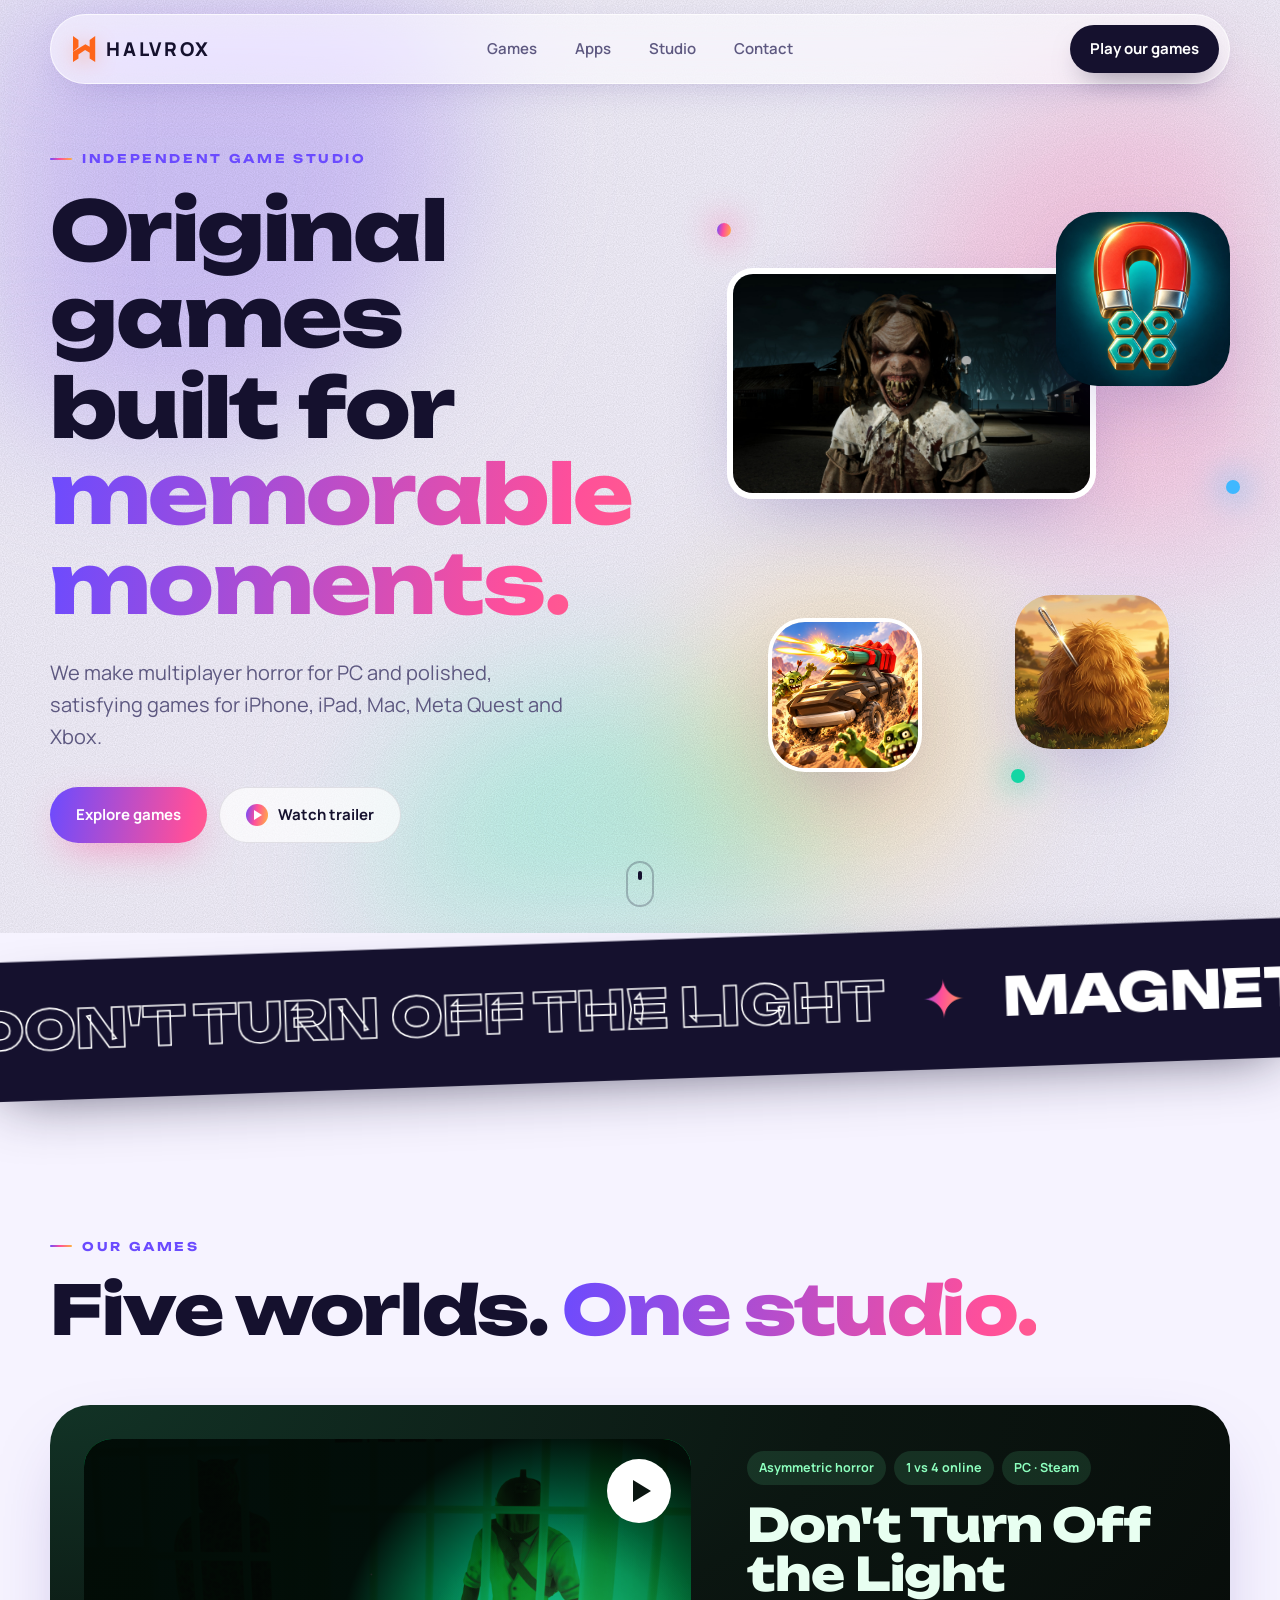
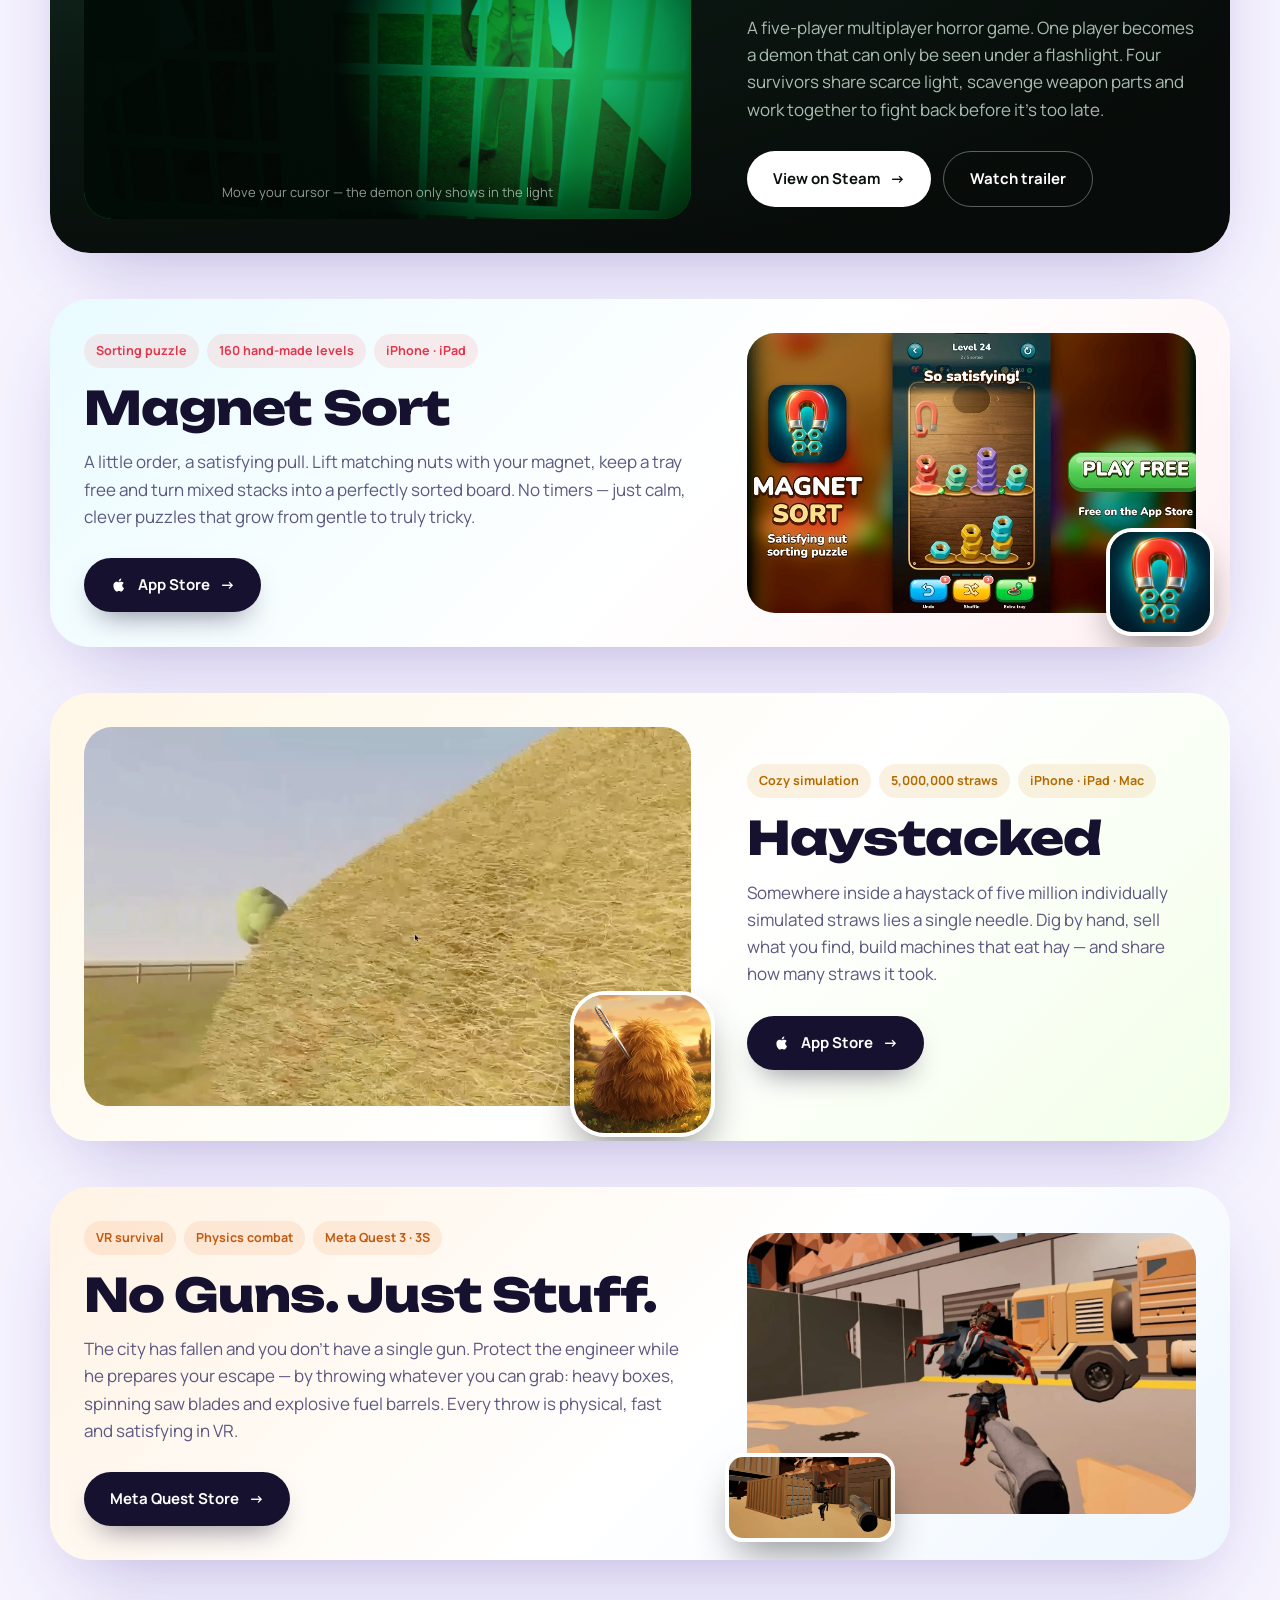
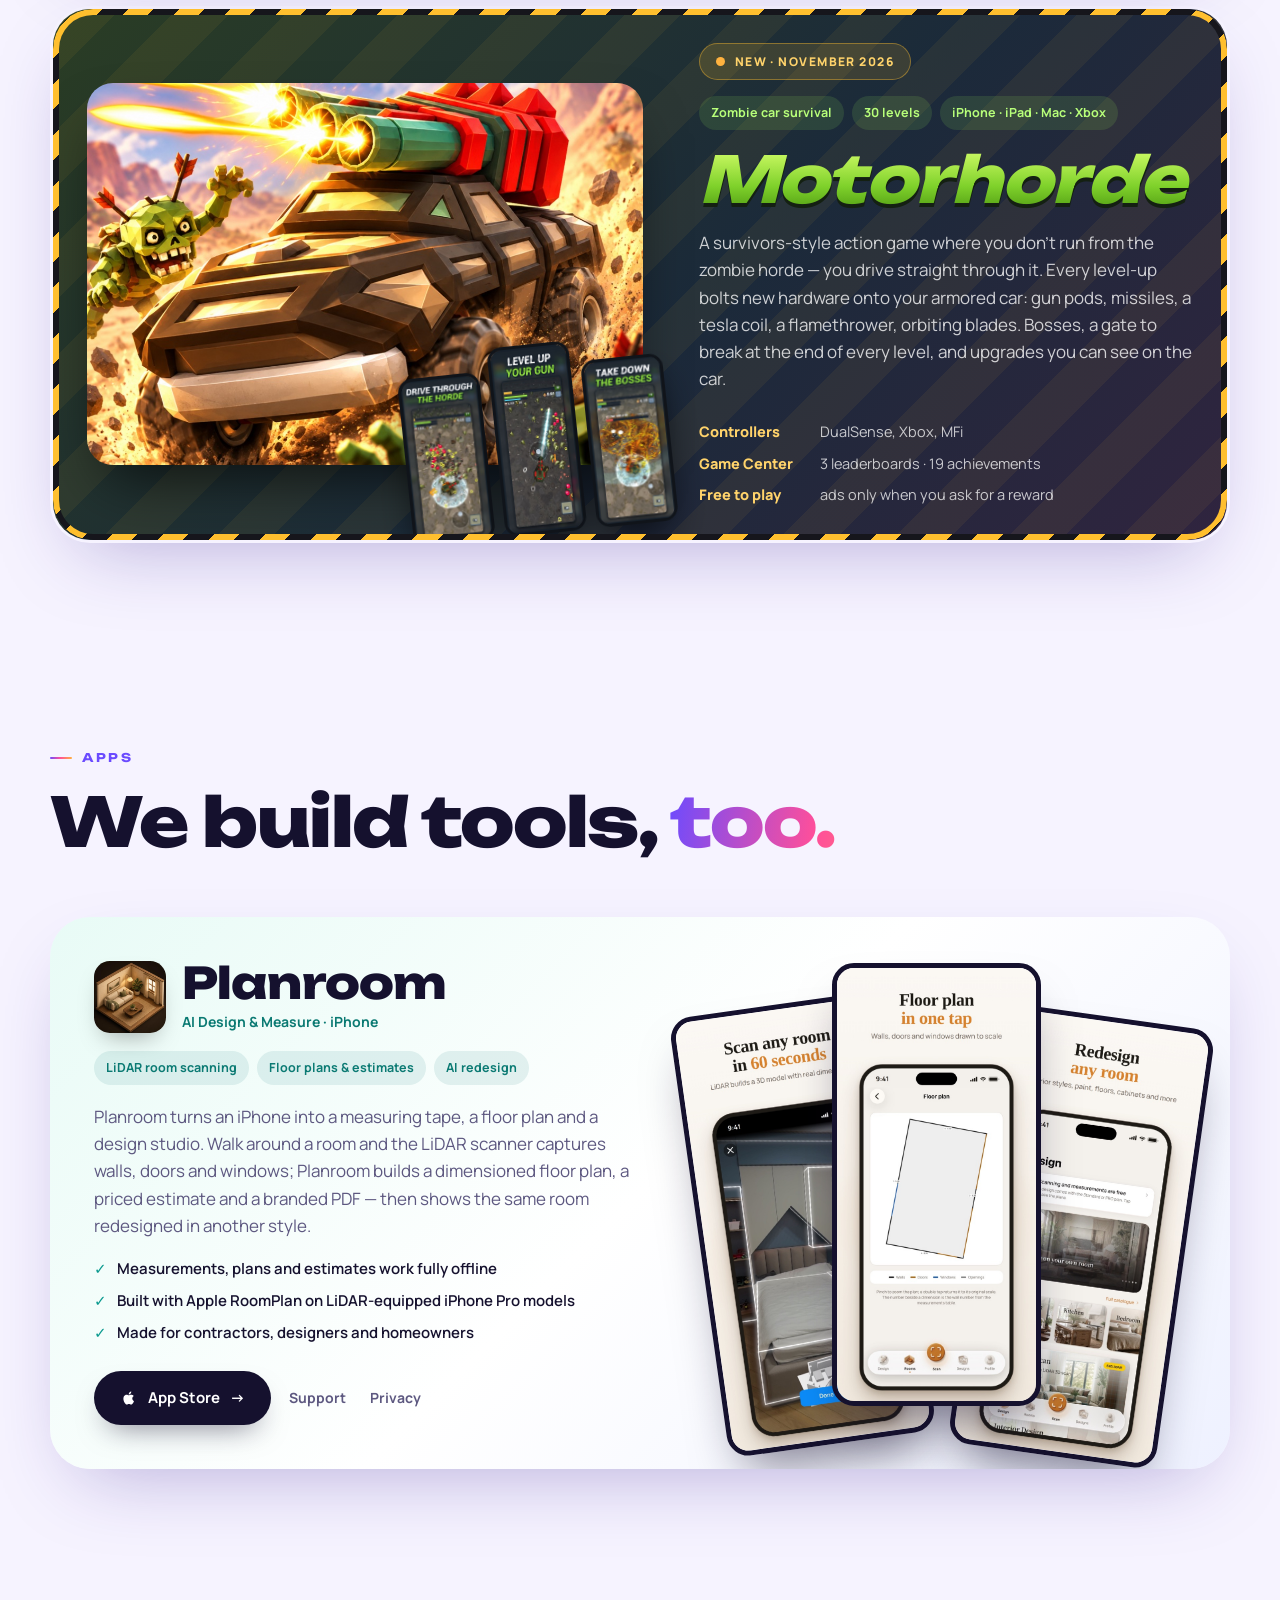
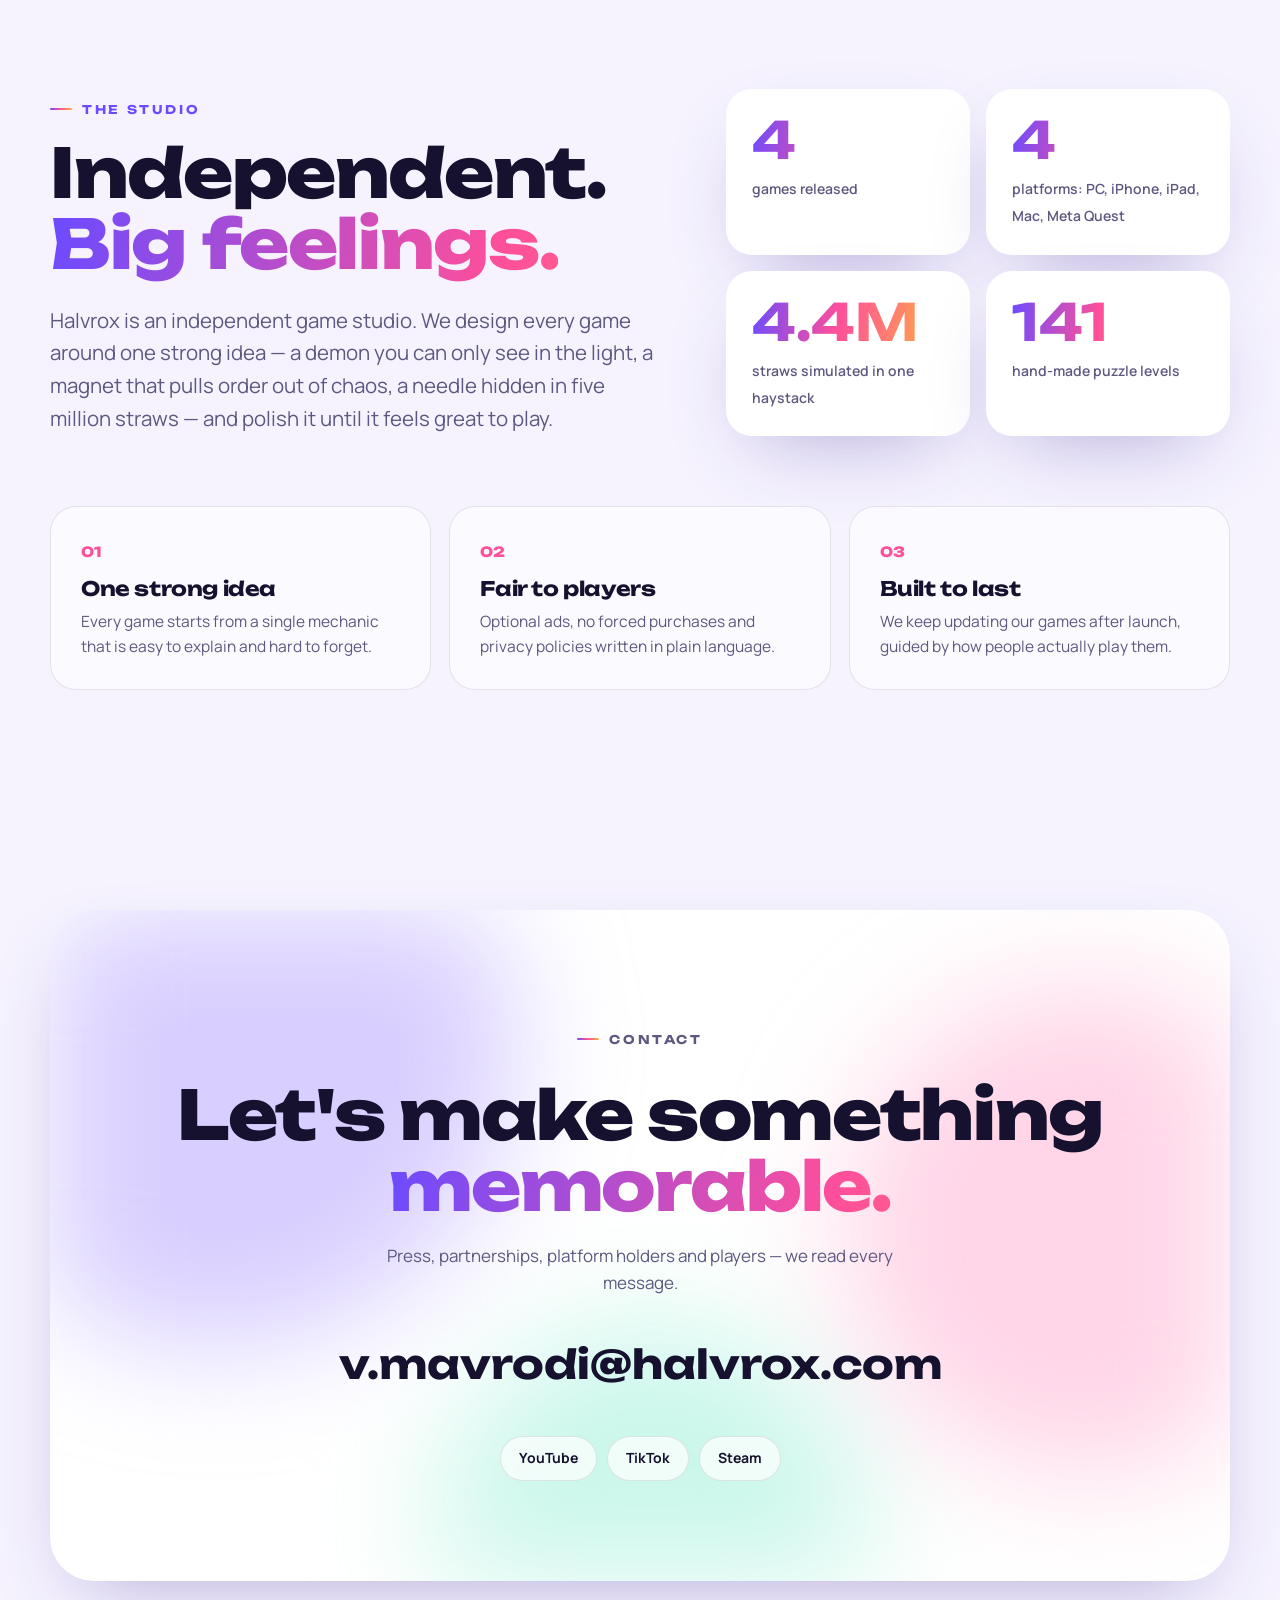
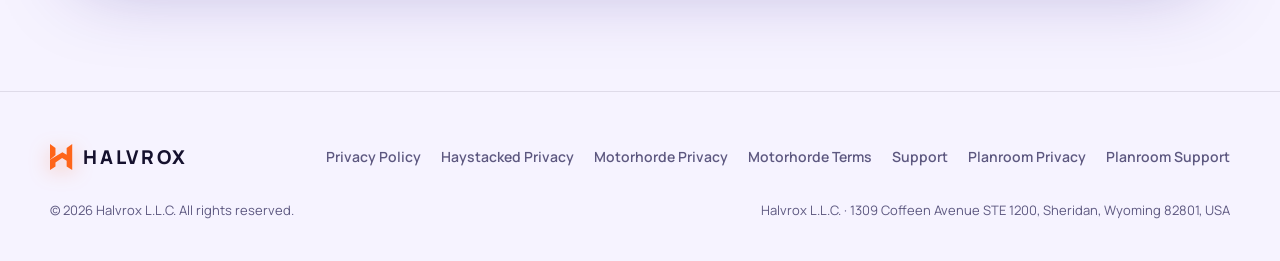
==== commit 8a4618e6: "Add files via upload" ====
--- a/index.html
+++ b/index.html
@@ -13,7 +13,7 @@
 <link rel="preconnect" href="https://fonts.googleapis.com">
 <link rel="preconnect" href="https://fonts.gstatic.com" crossorigin>
 <link href="https://fonts.googleapis.com/css2?family=Unbounded:wght@500;700;800&family=Manrope:wght@400;500;600;700&display=swap" rel="stylesheet">
-<link rel="stylesheet" href="/assets/styles.css?v=14">
+<link rel="stylesheet" href="/assets/styles.css?v=15">
 </head>
 <body>
 <div class="progress" aria-hidden="true"></div>
@@ -24,6 +24,7 @@
   </a>
   <nav class="nav-links" aria-label="Main">
     <a href="#games">Games</a>
+    <a href="#apps">Apps</a>
     <a href="#studio">Studio</a>
     <a href="#contact">Contact</a>
   </nav>
@@ -172,6 +173,39 @@
           <li><b>Game Center</b> 3 leaderboards · 19 achievements</li>
           <li><b>Free to play</b> ads only when you ask for a reward</li>
         </ul>
+      </div>
+    </article>
+  </section>
+
+  <!-- APPS -->
+  <section class="apps" id="apps">
+    <div class="section-head reveal">
+      <p class="eyebrow">Apps</p>
+      <h2>We build tools, <span class="grad">too.</span></h2>
+    </div>
+    <article class="app-card reveal" id="planroom">
+      <div class="app-copy">
+        <div class="app-title">
+          <img class="app-title-icon" src="/assets/img/planroom-icon.jpg" alt="" loading="lazy">
+          <div><h3>Planroom</h3><p class="app-tag">AI Design &amp; Measure · iPhone</p></div>
+        </div>
+        <div class="chips"><span>LiDAR room scanning</span><span>Floor plans &amp; estimates</span><span>AI redesign</span></div>
+        <p>Planroom turns an iPhone into a measuring tape, a floor plan and a design studio. Walk around a room and the LiDAR scanner captures walls, doors and windows; Planroom builds a dimensioned floor plan, a priced estimate and a branded PDF — then shows the same room redesigned in another style.</p>
+        <ul class="app-points">
+          <li>Measurements, plans and estimates work fully offline</li>
+          <li>Built with Apple RoomPlan on LiDAR-equipped iPhone Pro models</li>
+          <li>Made for contractors, designers and homeowners</li>
+        </ul>
+        <div class="actions">
+          <a class="btn btn-ink magnetic" href="https://apps.apple.com/us/app/planroom-ai-design-measure/id6805973840" target="_blank" rel="noopener"><svg viewBox="0 0 24 24" fill="currentColor" aria-hidden="true"><path d="M16.37 12.6c-.02-2.2 1.8-3.26 1.88-3.31-1.02-1.5-2.62-1.7-3.19-1.72-1.36-.14-2.65.8-3.34.8-.69 0-1.75-.78-2.88-.76-1.48.02-2.85.86-3.61 2.19-1.54 2.67-.39 6.62 1.11 8.79.73 1.06 1.6 2.25 2.75 2.2 1.1-.04 1.52-.71 2.85-.71 1.33 0 1.71.71 2.88.69 1.19-.02 1.94-1.08 2.67-2.14.84-1.23 1.19-2.42 1.21-2.48-.03-.01-2.32-.89-2.33-3.55zM14.17 6.13c.61-.74 1.02-1.76.91-2.78-.88.04-1.94.59-2.57 1.32-.56.65-1.06 1.69-.93 2.69.98.08 1.98-.5 2.59-1.23z"/></svg>App Store <span class="arr">→</span></a>
+          <a class="text-link" href="/planroom-support/">Support</a>
+          <a class="text-link" href="/planroom-privacy/">Privacy</a>
+        </div>
+      </div>
+      <div class="app-phones" aria-hidden="true">
+        <img class="phone p1" src="/assets/img/planroom-shot-1.jpg" alt="" loading="lazy">
+        <img class="phone p2" src="/assets/img/planroom-shot-4.jpg" alt="" loading="lazy">
+        <img class="phone p3" src="/assets/img/planroom-shot-6.jpg" alt="" loading="lazy">
       </div>
     </article>
   </section>
@@ -224,6 +258,8 @@
       <a href="/privacy">Motorhorde Privacy</a>
       <a href="/terms">Motorhorde Terms</a>
       <a href="/support">Support</a>
+      <a href="/planroom-privacy">Planroom Privacy</a>
+      <a href="/planroom-support">Planroom Support</a>
     </nav>
   </div>
   <div class="footer-bottom">
@@ -240,6 +276,6 @@
   </div>
 </div>
 
-<script src="/assets/main.js?v=14" defer></script>
+<script src="/assets/main.js?v=15" defer></script>
 </body>
 </html>
--- a/assets/styles.css
+++ b/assets/styles.css
@@ -116,7 +116,7 @@
 @keyframes marquee{to{transform:translateX(-50%)}}
 
 /* sections */
-.games,.studio,.contact{padding:110px max(20px,calc((100vw - 1180px)/2))}
+.games,.apps,.studio,.contact{padding:110px max(20px,calc((100vw - 1180px)/2))}
 .section-head{margin-bottom:60px}
 
 /* game cards */
@@ -260,3 +260,24 @@
 .ngjs-shot{width:100%;height:100%;object-fit:cover;border-radius:28px}
 .ngjs-inset{position:absolute;width:38%;left:-5%;bottom:-10%;border-radius:18px;border:4px solid #fff;box-shadow:0 20px 40px -12px rgba(0,0,0,.45);transform:translateZ(40px)}
 @media (max-width:560px){.ngjs-inset{left:4%;bottom:-8%}}
+
+/* Apps / Planroom */
+.apps{padding-top:40px}
+.app-card{display:grid;grid-template-columns:1fr .9fr;gap:40px;align-items:center;padding:44px;border-radius:40px;background:linear-gradient(135deg,#e8fbf6 0%,#ffffff 50%,#eef1ff 100%);box-shadow:var(--shadow);overflow:hidden;position:relative}
+.app-title{display:flex;align-items:center;gap:16px;margin-bottom:18px}
+.app-title-icon{width:72px;height:72px;border-radius:22%;box-shadow:0 12px 24px -10px rgba(0,0,0,.35)}
+.app-card h3{font-size:clamp(30px,3.4vw,44px);font-weight:800}
+.app-tag{margin:4px 0 0!important;font-weight:700;color:#0b7a73!important;font-size:14px}
+.app-card .chips span{background:rgba(11,122,115,.1);color:#0b7a73}
+.app-card p{color:var(--muted);margin:18px 0}
+.app-points{list-style:none;display:grid;gap:8px;margin:0 0 26px;color:var(--ink);font-weight:600;font-size:15px}
+.app-points li::before{content:"✓";color:#0b9a8f;font-weight:800;margin-right:10px}
+.text-link{align-self:center;font-weight:700;font-size:14px;color:var(--muted);text-decoration:none;padding:0 6px}
+.text-link:hover{color:var(--ink)}
+.app-phones{position:relative;height:460px}
+.phone{position:absolute;width:42%;border-radius:22px;border:5px solid #15112e;box-shadow:0 30px 50px -18px rgba(21,17,46,.55);animation:bob 7s ease-in-out infinite}
+.phone.p1{left:2%;top:40px;transform:rotate(-8deg);animation-delay:-1s}
+.phone.p2{left:29%;top:0;z-index:2;animation-delay:-3s}
+.phone.p3{right:0;top:52px;transform:rotate(8deg);animation-delay:-5s}
+@media (max-width:960px){.app-card{grid-template-columns:1fr;padding:28px}.app-phones{height:380px}}
+@media (max-width:560px){.app-card{padding:20px;border-radius:30px}.app-phones{height:300px}.phone{border-width:3px;border-radius:16px}}
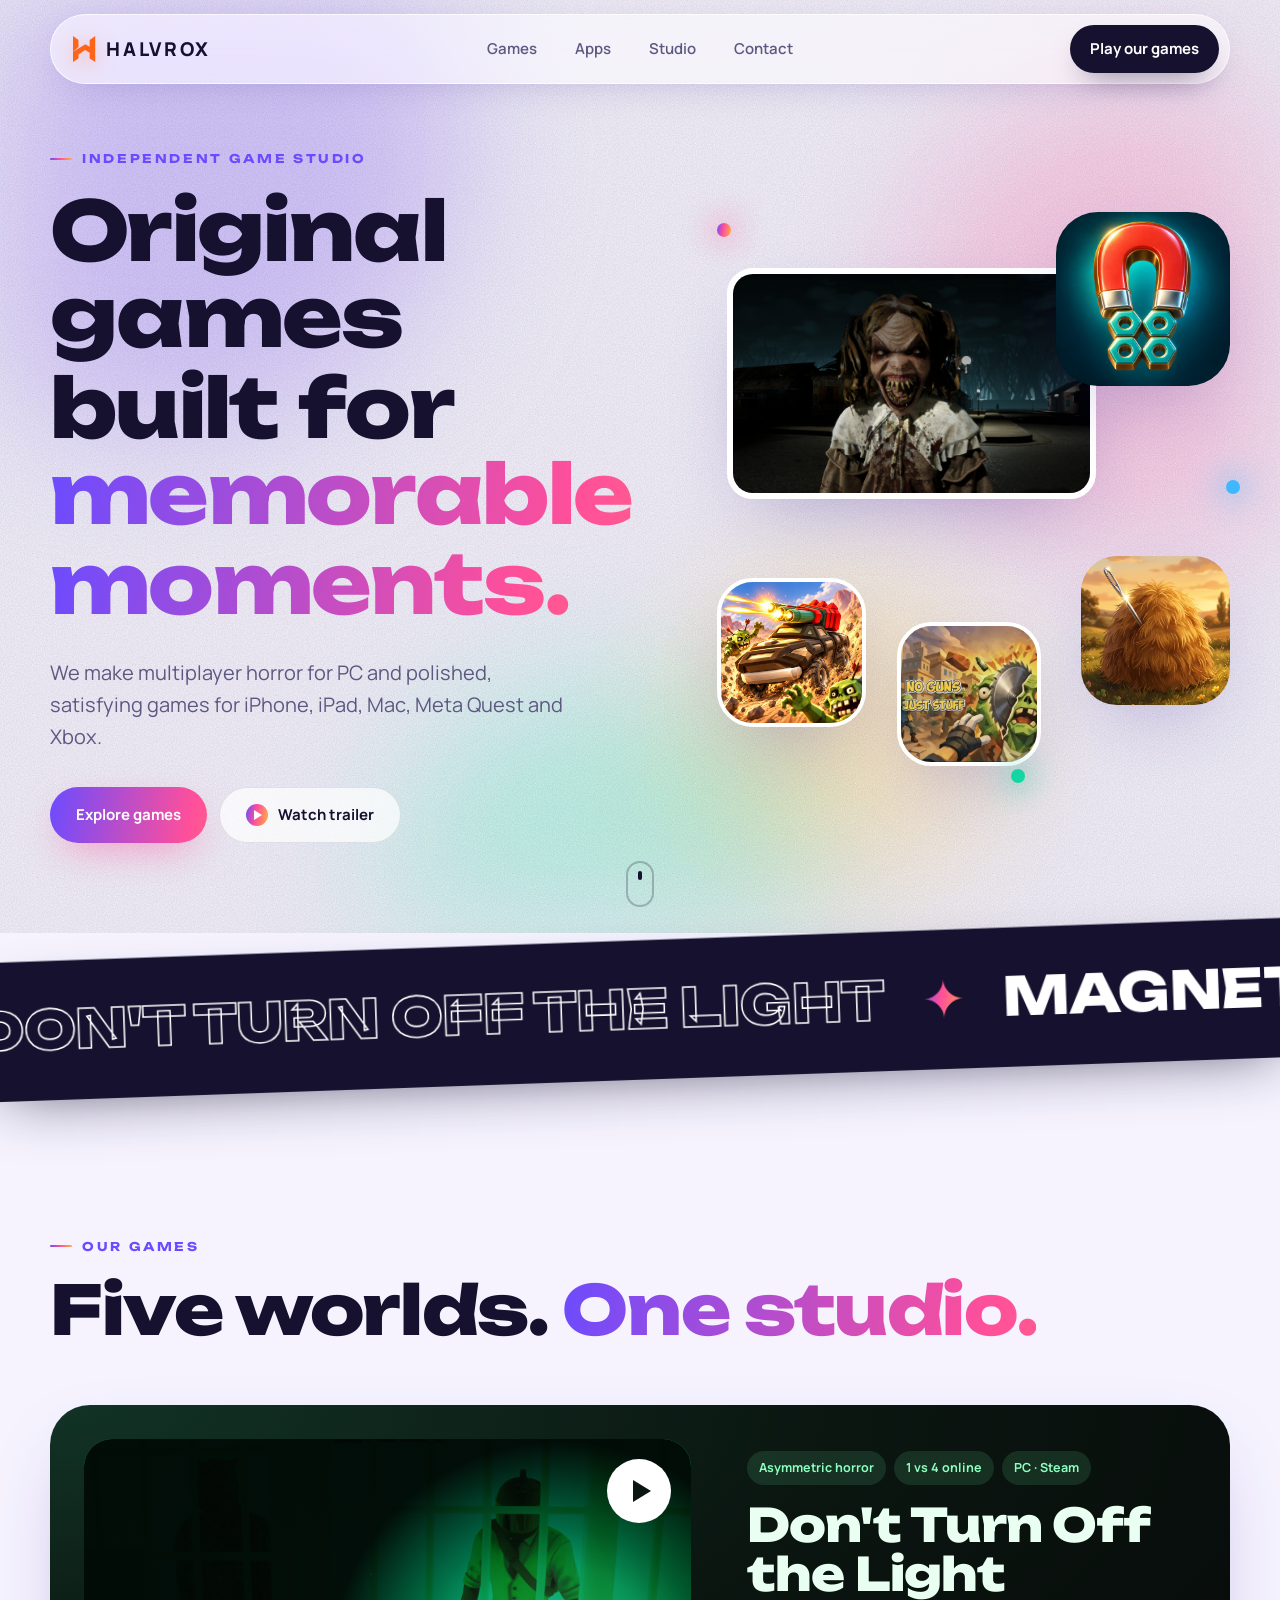
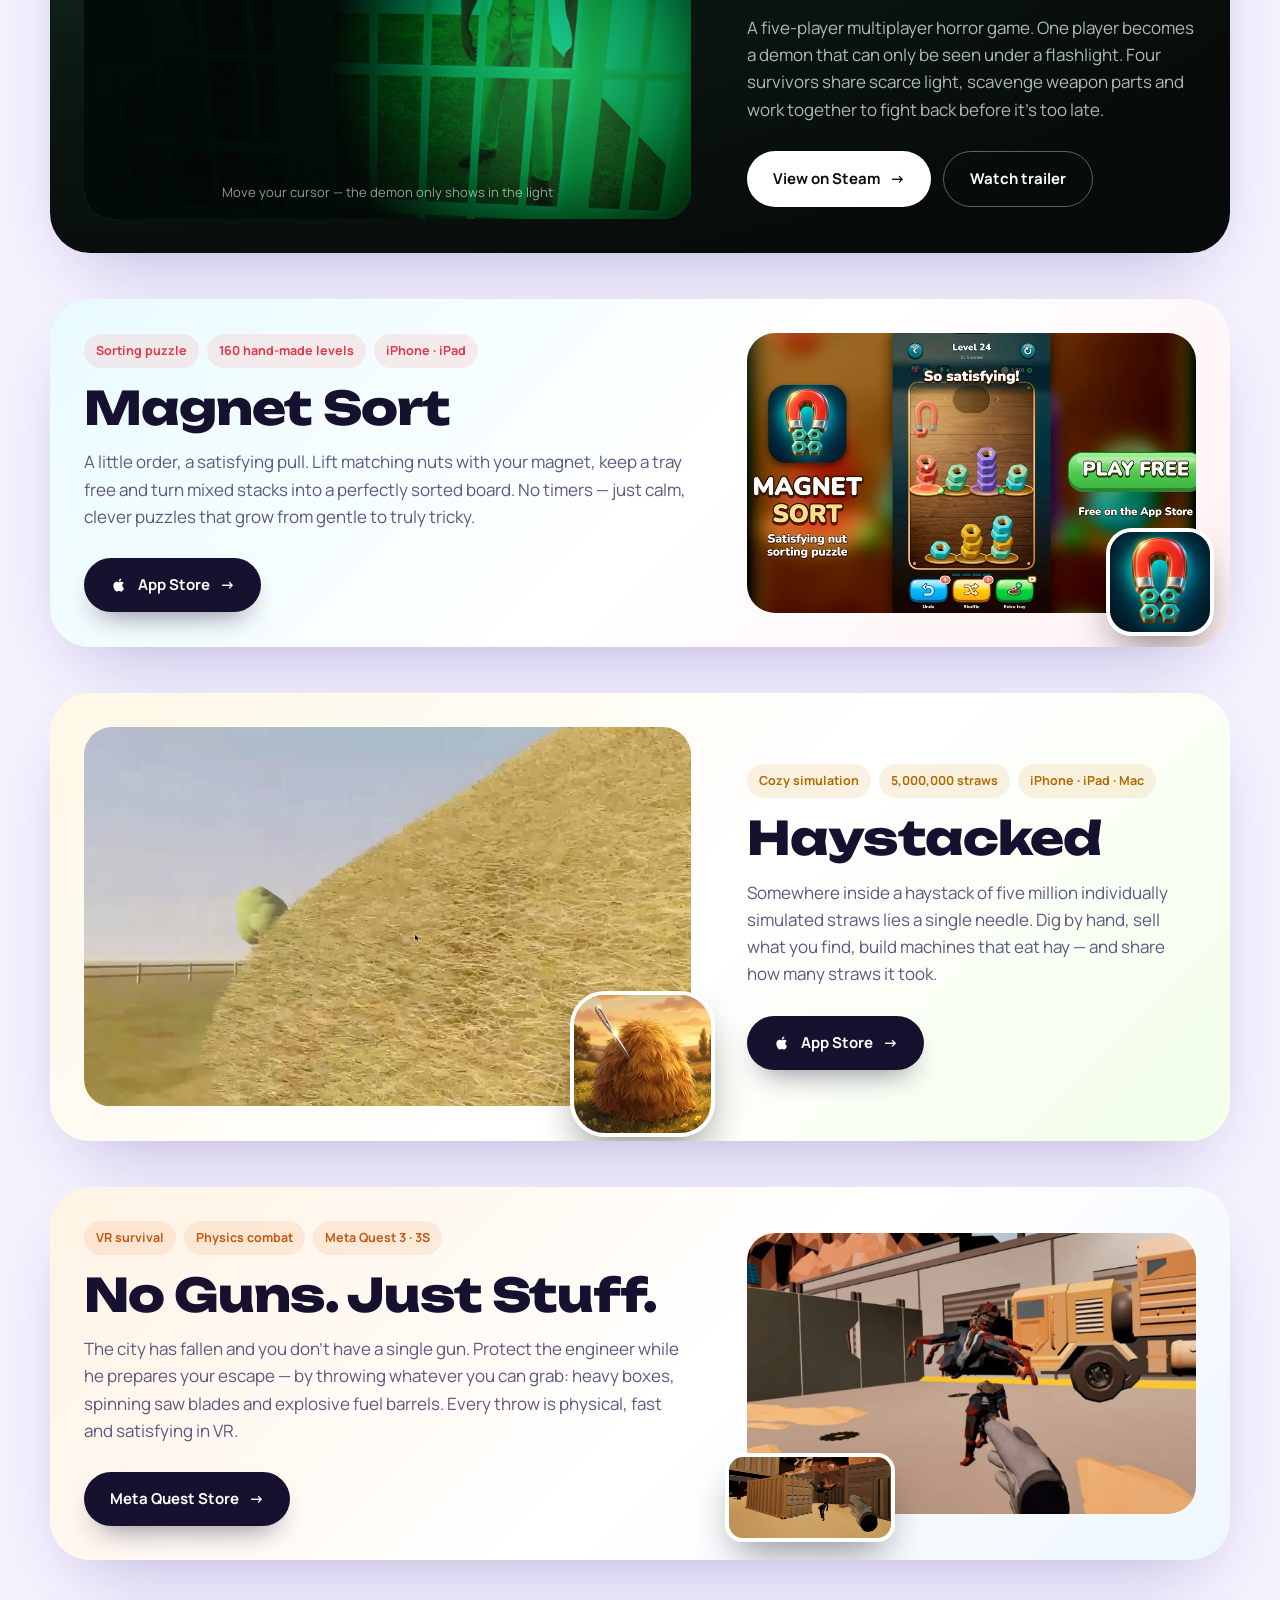
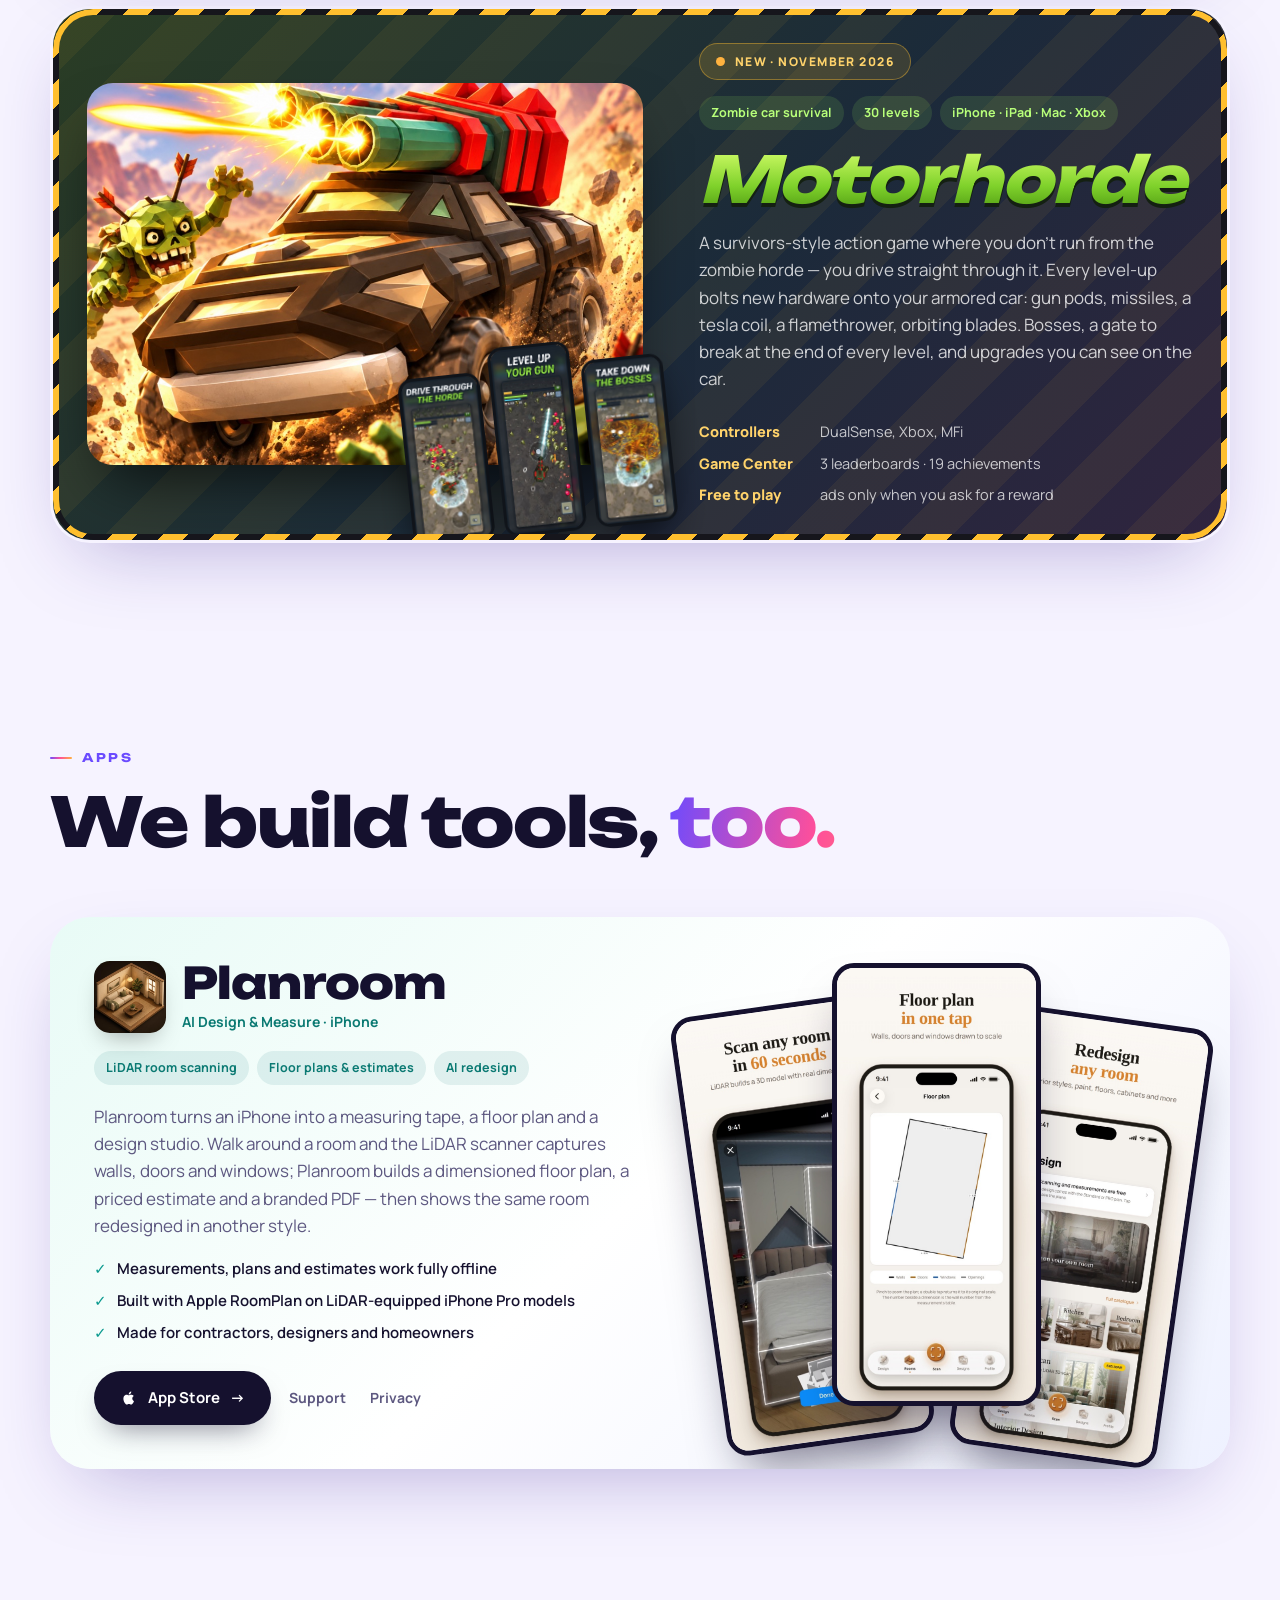
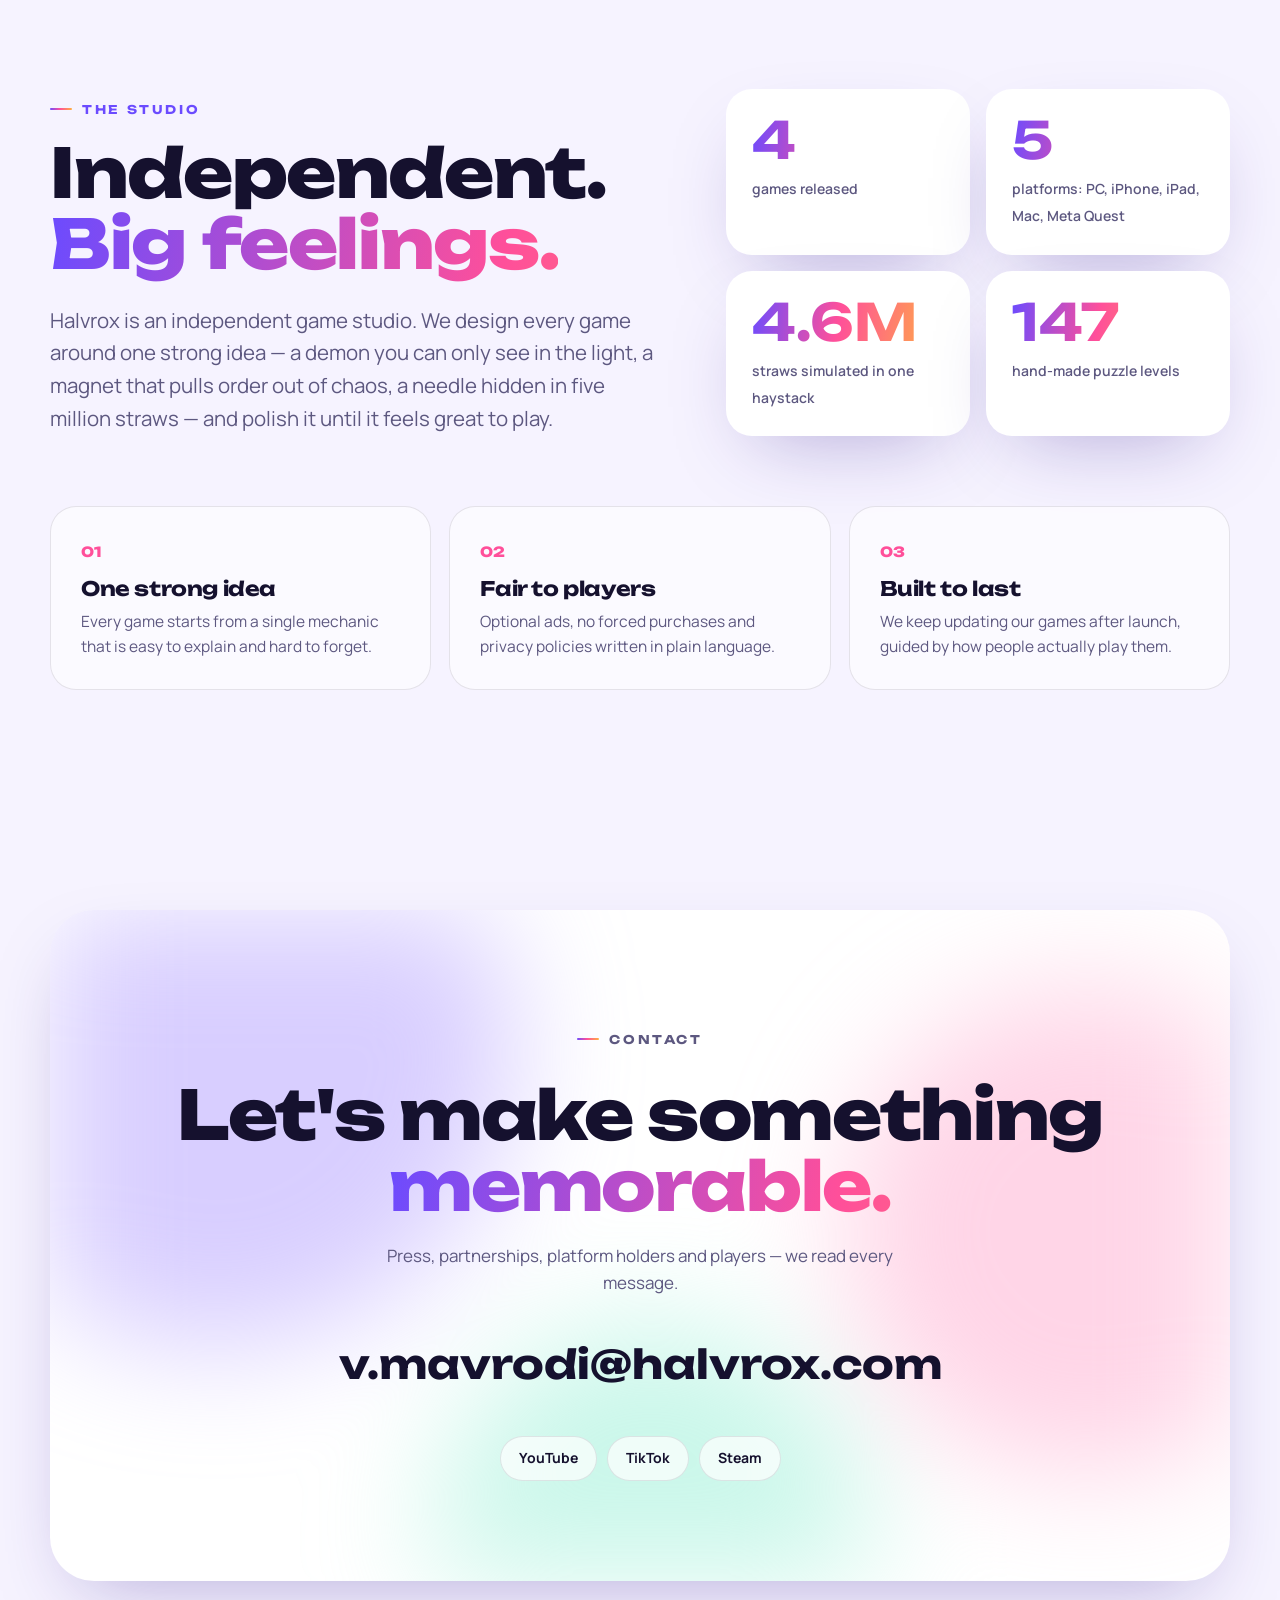
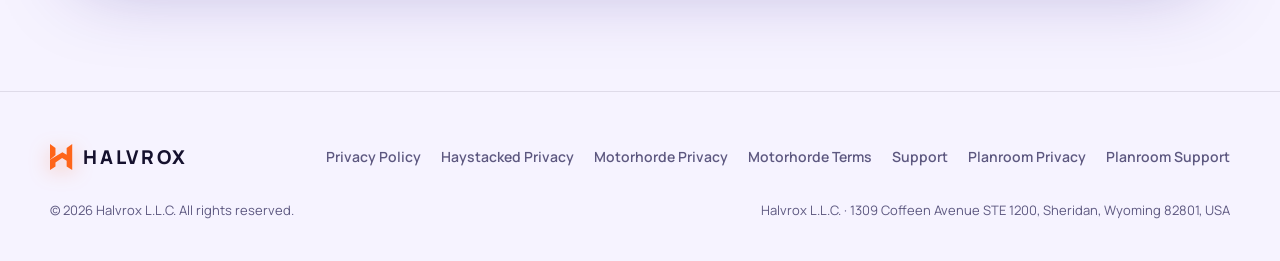
==== commit 5f378c0e: "Add files via upload" ====
--- a/index.html
+++ b/index.html
@@ -13,7 +13,7 @@
 <link rel="preconnect" href="https://fonts.googleapis.com">
 <link rel="preconnect" href="https://fonts.gstatic.com" crossorigin>
 <link href="https://fonts.googleapis.com/css2?family=Unbounded:wght@500;700;800&family=Manrope:wght@400;500;600;700&display=swap" rel="stylesheet">
-<link rel="stylesheet" href="/assets/styles.css?v=15">
+<link rel="stylesheet" href="/assets/styles.css?v=17">
 </head>
 <body>
 <div class="progress" aria-hidden="true"></div>
@@ -58,6 +58,7 @@
       <div class="tile t-ms" data-depth="1.1"><img src="/assets/img/magnet-sort-icon.jpg" alt=""></div>
       <div class="tile t-hs" data-depth="0.9"><img src="/assets/img/haystacked-icon.jpg" alt=""></div>
       <div class="tile t-mh" data-depth="1.4"><img src="/assets/img/motorhorde-keyart.jpg" alt=""></div>
+      <div class="tile t-ng" data-depth="1.2"><img src="/assets/img/ngjs-icon.jpg" alt=""></div>
       <span class="spark s1"></span><span class="spark s2"></span><span class="spark s3"></span>
     </div>
 
--- a/assets/styles.css
+++ b/assets/styles.css
@@ -96,8 +96,9 @@
 .tile img{width:100%;height:100%;object-fit:cover}
 .t-dtotl{width:72%;aspect-ratio:16/10;left:2%;top:10%;animation:bob 7s ease-in-out infinite;border:6px solid #fff}
 .t-ms{width:34%;aspect-ratio:1;right:0;top:0;border-radius:24%;animation:bob 6s ease-in-out -2s infinite}
-.t-hs{width:30%;aspect-ratio:1;right:12%;bottom:4%;border-radius:24%;animation:bob 8s ease-in-out -4s infinite}
-.t-mh{width:30%;aspect-ratio:1;left:10%;bottom:0;border-radius:24%;border:4px solid #fff;animation:bob 7.5s ease-in-out -1s infinite}
+.t-hs{width:29%;aspect-ratio:1;right:0;bottom:12%;border-radius:24%;animation:bob 8s ease-in-out -4s infinite}
+.t-mh{width:29%;aspect-ratio:1;left:0;bottom:8%;border-radius:24%;border:4px solid #fff;animation:bob 7.5s ease-in-out -1s infinite}
+.t-ng{width:28%;aspect-ratio:1;left:35%;bottom:1%;border-radius:24%;border:4px solid #fff;animation:bob 6.5s ease-in-out -3s infinite}
 
 .tile>*{animation:none}
 @keyframes bob{0%,100%{translate:0 0}50%{translate:0 -16px}}
